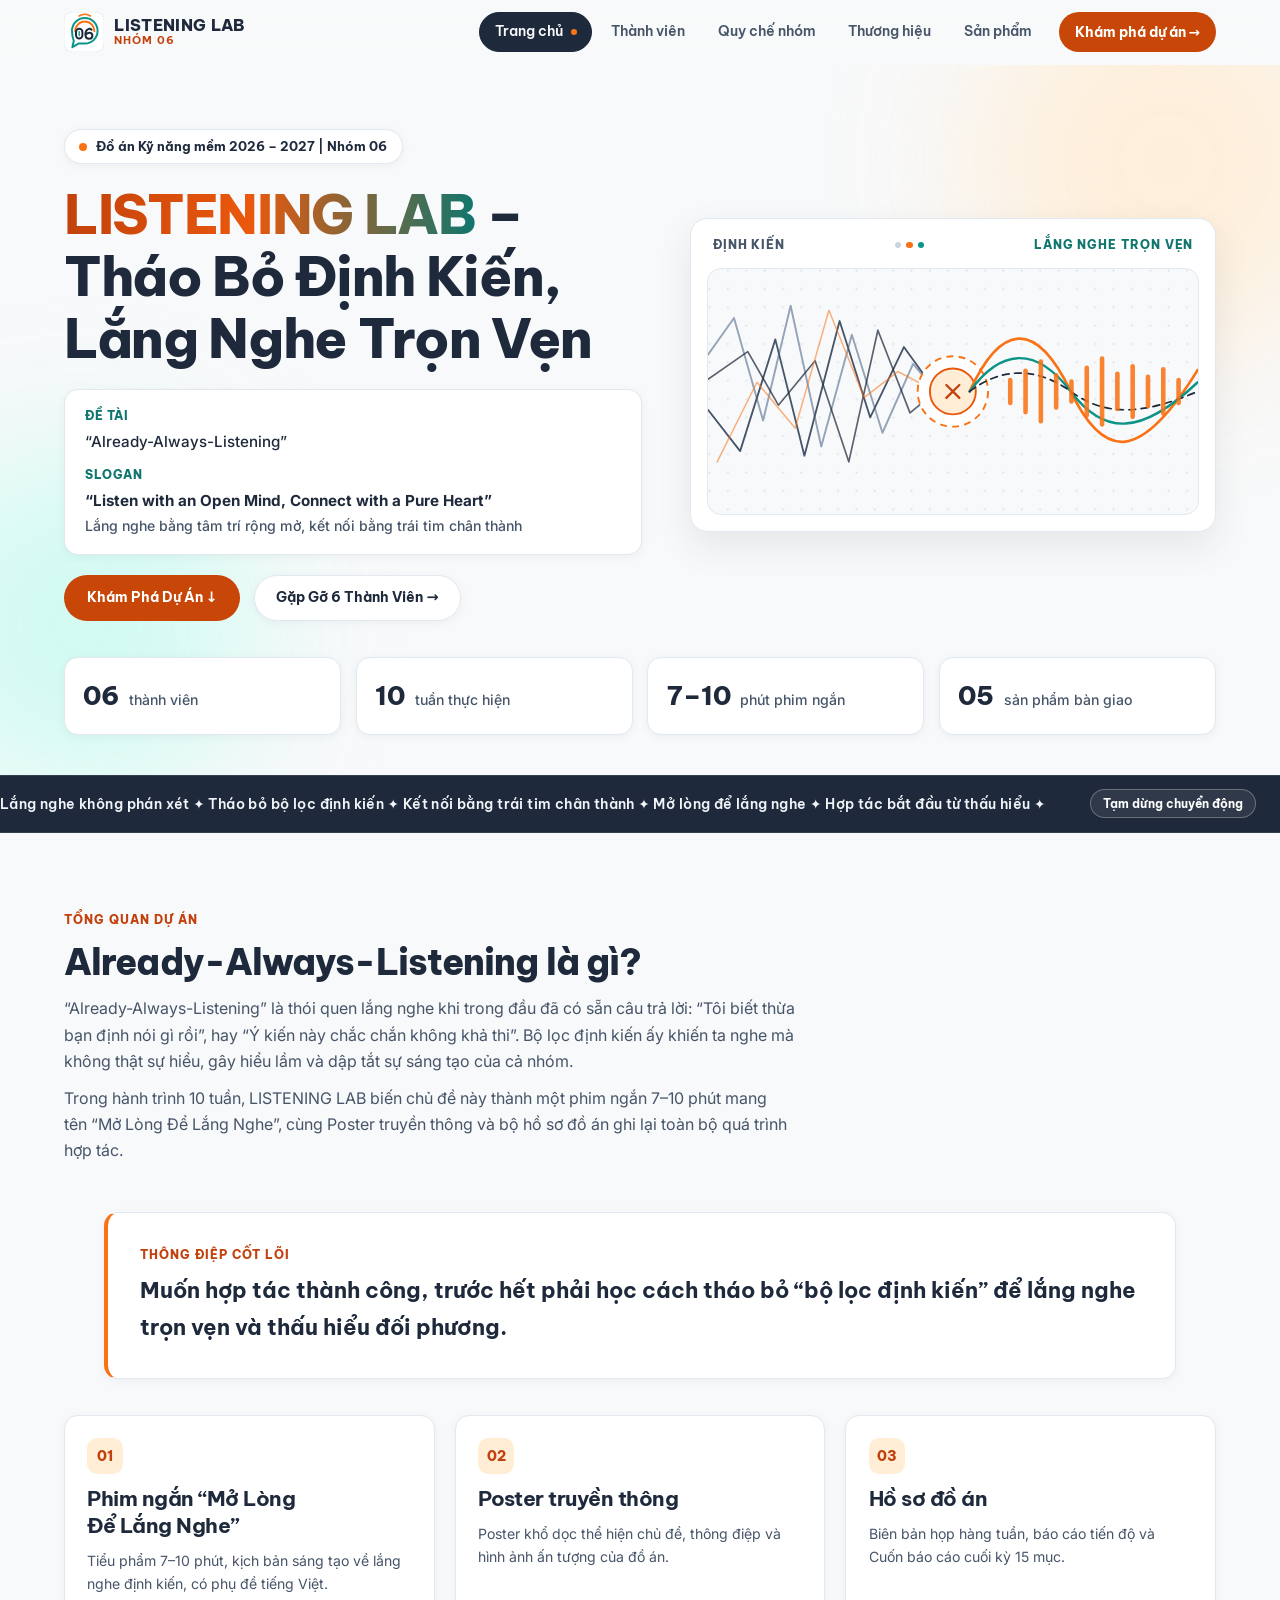
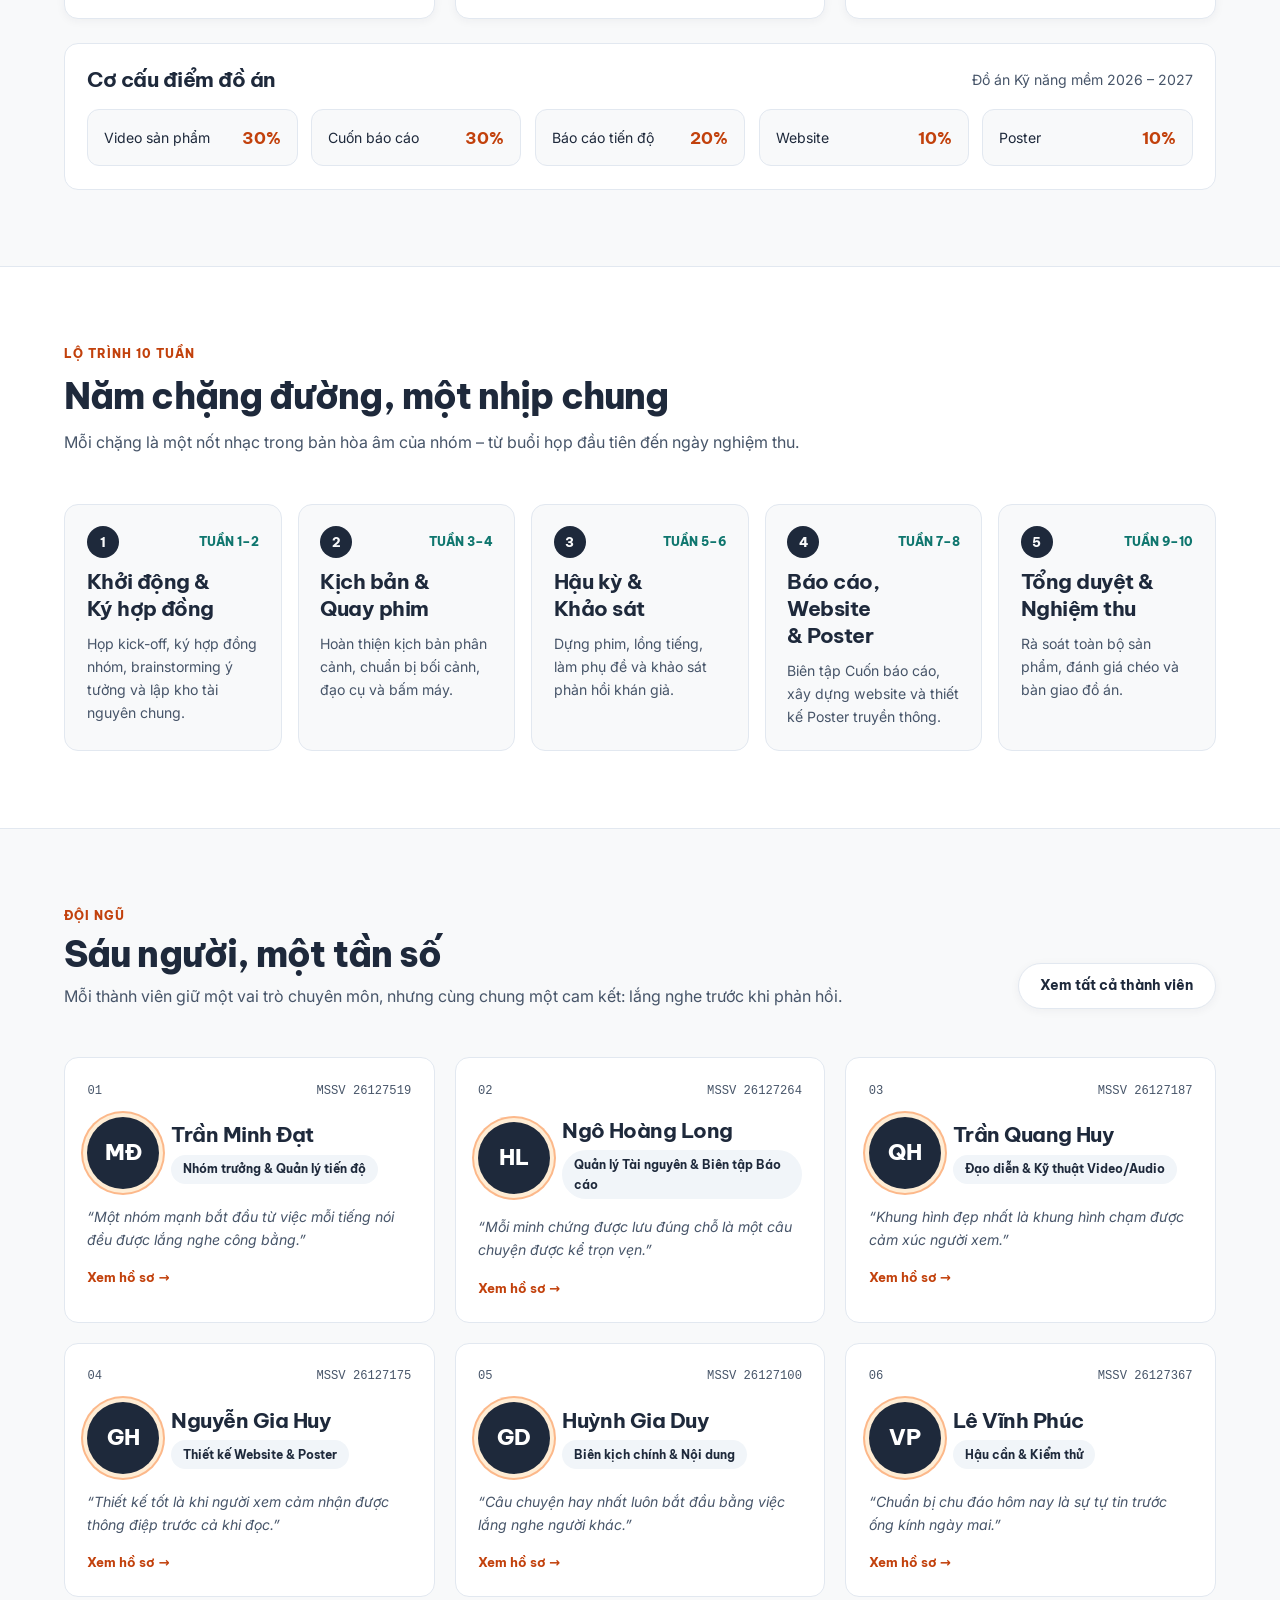
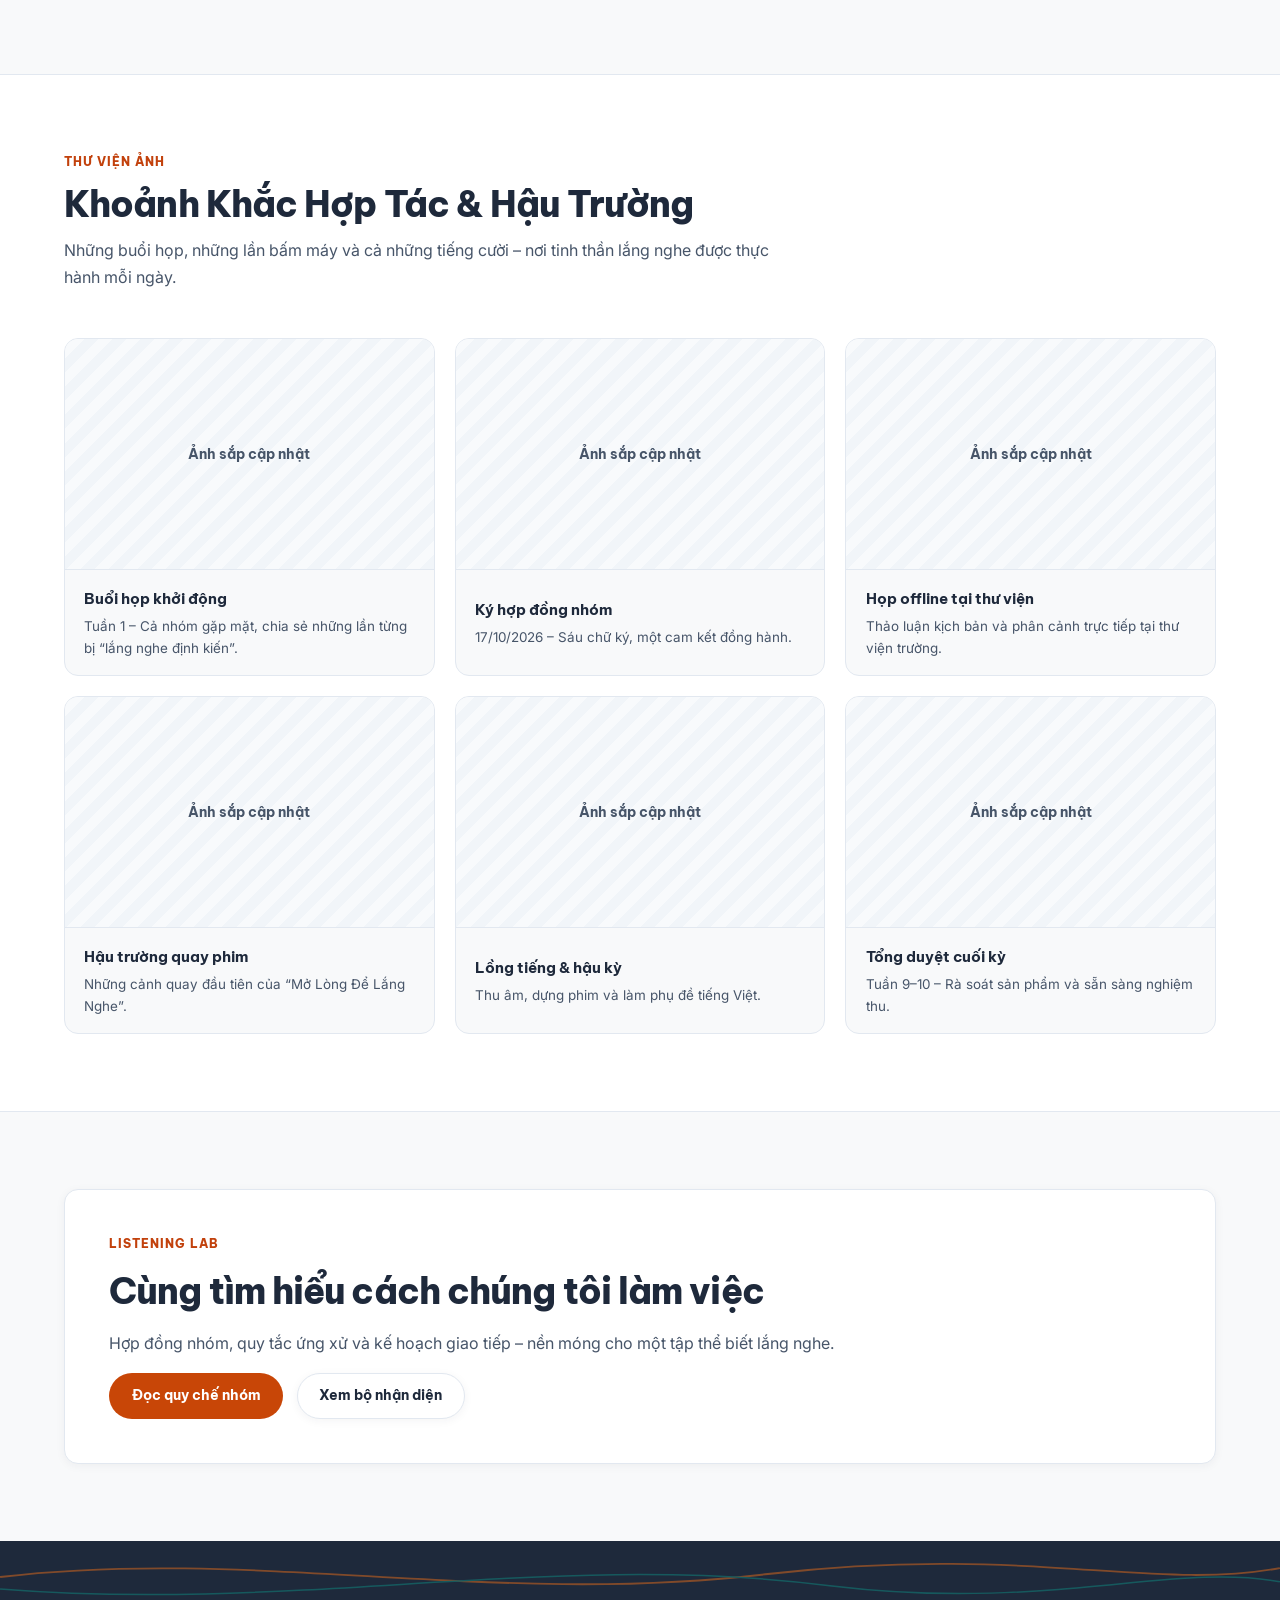
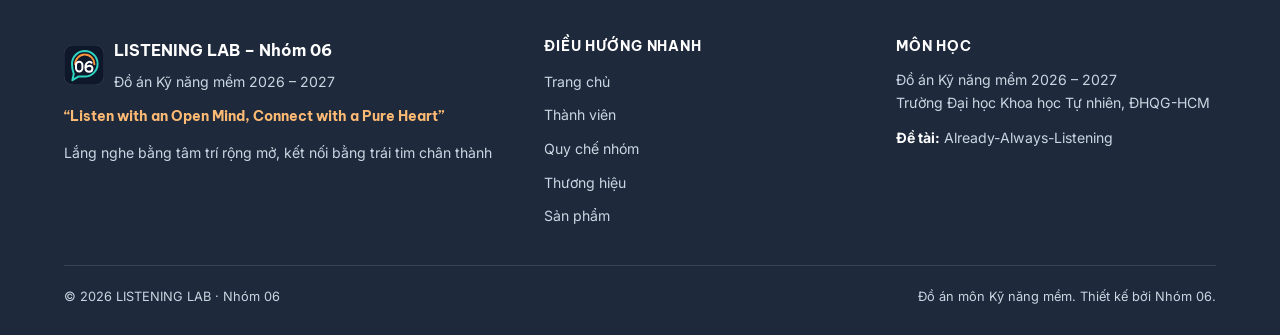
==== index.html @ eba3a608 "Khoi tao LISTENING LAB v2 theo ban thiet ke Softr" ====
<!DOCTYPE html>
<html lang="vi">
<head>
  <meta charset="utf-8">
  <meta name="viewport" content="width=device-width, initial-scale=1.0">
  <title>LISTENING LAB – Nhóm 06</title>
  <meta name="description" content="LISTENING LAB (Nhóm 06) – Đồ án Kỹ năng mềm 2026–2027 tại Trường ĐH Khoa học Tự nhiên, ĐHQG-HCM với đề tài Already-Always-Listening.">
  <link rel="icon" type="image/svg+xml" href="assets/favicon.svg">
  <link rel="preconnect" href="https://fonts.googleapis.com">
  <link rel="preconnect" href="https://fonts.gstatic.com" crossorigin>
  <link href="https://fonts.googleapis.com/css2?family=Be+Vietnam+Pro:wght@500;600;700;800&family=Inter:wght@400;500;600;700&display=swap" rel="stylesheet">
  <link rel="stylesheet" href="styles/main.css">
</head>
<body>
  <a class="skip-link visually-hidden" href="#noi-dung-chinh">Bỏ qua đến nội dung chính</a>

  <header class="site-header" data-scrolled="false">
    <div class="header-inner">
      <a class="brand-link" href="index.html">
        <svg class="brand-mark" viewBox="0 0 200 200" fill="none" aria-hidden="true">
          <rect width="200" height="200" rx="44" fill="#FFFFFF" stroke="#E2E8F0" stroke-width="4"/>
          <path d="M40 94C40 58 69 30 104 30C139 30 168 58 168 94C168 130 139 158 104 158H72L42 176L49 144C43 130 40 112 40 94Z" stroke="#0D9488" stroke-width="10" stroke-linecap="round" stroke-linejoin="round"/>
          <path d="M76 20C84 14 94 11 104 11C114 11 124 14 132 20" stroke="#F97316" stroke-width="8" stroke-linecap="round"/>
          <path d="M56 96C56 69.5 77.5 48 104 48C130.5 48 152 69.5 152 96" stroke="#F97316" stroke-width="10" stroke-linecap="round"/>
          <rect x="60" y="84" width="32" height="48" rx="16" stroke="#1E293B" stroke-width="10"/>
          <path d="M76 98V118" stroke="#0D9488" stroke-width="7" stroke-linecap="round"/>
          <path d="M138 89C134 85 127 83 121 85.5C112 89 107 98.5 107 111C107 125 115 134 126 134C135.5 134 142 127.5 142 118C142 109.5 135.5 103.5 126.5 103.5C118 103.5 111.5 108 108.5 114" stroke="#1E293B" stroke-width="10" stroke-linecap="round" stroke-linejoin="round"/>
        </svg>
        <span class="brand-text">
          <span class="brand-name">LISTENING LAB</span>
          <span class="brand-sub">NHÓM 06</span>
        </span>
      </a>

      <nav class="site-nav" aria-label="Điều hướng chính">
        <button class="menu-button" type="button" popovertarget="site-menu" popovertargetaction="toggle" aria-controls="site-menu">
          <svg width="18" height="18" viewBox="0 0 24 24" fill="none" stroke="currentColor" stroke-width="2.2" stroke-linecap="round" aria-hidden="true">
            <path d="M4 7h16M4 12h16M4 17h16"/>
          </svg>
          <span>Mở menu</span>
        </button>

        <ul id="site-menu" class="site-menu" popover="auto">
          <li><a href="index.html" aria-current="page">Trang chủ</a></li>
          <li><a href="thanh-vien.html">Thành viên</a></li>
          <li><a href="quy-che.html">Quy chế nhóm</a></li>
          <li><a href="thuong-hieu.html">Thương hiệu</a></li>
          <li><a href="san-pham.html">Sản phẩm</a></li>
        </ul>

        <a class="header-cta" href="index.html#tong-quan">Khám phá dự án →</a>
      </nav>
    </div>
  </header>

  <main id="noi-dung-chinh" tabindex="-1">
    <!-- Hero Section -->
    <section class="hero-v2">
      <div class="hero-orb hero-orb--orange" aria-hidden="true"></div>
      <div class="hero-orb hero-orb--teal" aria-hidden="true"></div>

      <div class="container hero-grid">
        <div class="hero-copy">
          <span class="pill-badge">
            <span class="pulse-dot" aria-hidden="true"></span>
            Đồ án Kỹ năng mềm 2026 – 2027 | Nhóm 06
          </span>

          <h1>
            <span class="gradient-title">LISTENING LAB</span> – Tháo Bỏ Định Kiến, Lắng Nghe Trọn Vẹn
          </h1>

          <dl class="hero-meta-dl">
            <div class="hero-meta-row">
              <dt>Đề tài</dt>
              <dd><span lang="en">“Already-Always-Listening”</span></dd>
            </div>
            <div class="hero-meta-row">
              <dt>Slogan</dt>
              <dd>
                <strong lang="en">“Listen with an Open Mind, Connect with a Pure Heart”</strong><br>
                <span class="text-sm text-muted">Lắng nghe bằng tâm trí rộng mở, kết nối bằng trái tim chân thành</span>
              </dd>
            </div>
          </dl>

          <div class="btn-row">
            <a class="btn btn--highlight" href="#tong-quan">Khám Phá Dự Án ↓</a>
            <a class="btn btn--card" href="thanh-vien.html">Gặp Gỡ 6 Thành Viên →</a>
          </div>
        </div>

        <!-- Right Visual Card -->
        <div class="wave-card-v2">
          <div class="wave-card-bar">
            <span>ĐỊNH KIẾN</span>
            <span class="dots-trio" aria-hidden="true"><span></span><span></span><span></span></span>
            <span class="text-teal">LẮNG NGHE TRỌN VẸN</span>
          </div>

          <div class="wave-stage">
            <svg viewBox="0 0 640 320" fill="none" role="img" aria-labelledby="hero-wave-title">
              <title id="hero-wave-title">Minh họa sóng âm chuyển hóa từ định kiến sang lắng nghe trọn vẹn</title>
              <defs>
                <pattern id="hero-dots" width="24" height="24" patternUnits="userSpaceOnUse">
                  <circle cx="2" cy="2" r="1.4" fill="#CBD5E1"/>
                </pattern>
              </defs>
              <rect width="640" height="320" fill="url(#hero-dots)" opacity="0.65"/>

              <!-- Left tangled chaotic lines (Định kiến) -->
              <path d="M0 112 L34 64 L72 198 L108 48 L148 232 L188 86 L228 214 L268 124 L298 160" stroke="#94A3B8" stroke-width="2.5" stroke-linecap="round" stroke-linejoin="round"/>
              <path d="M0 184 L42 238 L88 92 L126 244 L172 68 L212 194 L256 102 L298 160" stroke="#475569" stroke-width="2.4" stroke-linecap="round" stroke-linejoin="round"/>
              <path d="M0 144 L52 108 L92 178 L140 120 L184 252 L222 80 L264 188 L298 160" stroke="#1E293B" stroke-width="2.2" stroke-linecap="round" stroke-linejoin="round" opacity="0.72"/>
              <path d="M12 252 L64 148 L114 208 L158 54 L204 168 L248 134 L298 160" stroke="#F97316" stroke-width="2" stroke-linecap="round" stroke-linejoin="round" opacity="0.55"/>

              <!-- Central filter node -->
              <circle cx="320" cy="160" r="46" fill="#FFFFFF" stroke="#F97316" stroke-width="2.5" class="animate-dash"/>
              <circle cx="320" cy="160" r="30" fill="#FFEDD5" stroke="#EA580C" stroke-width="2.5"/>
              <path d="M308 160H332M320 148V172" stroke="#C2410C" stroke-width="3" stroke-linecap="round" transform="rotate(45 320 160)"/>

              <!-- Right smooth harmonic waves -->
              <path d="M342 160 C384 68, 430 68, 474 160 C518 252, 566 252, 640 132" stroke="#F97316" stroke-width="3.5" stroke-linecap="round"/>
              <path d="M342 160 C384 102, 430 102, 474 160 C518 218, 566 218, 640 148" stroke="#0D9488" stroke-width="3.2" stroke-linecap="round"/>
              <path d="M342 160 C384 128, 430 128, 474 160 C518 192, 566 192, 640 160" stroke="#1E293B" stroke-width="2.2" stroke-linecap="round" class="animate-dash"/>

              <!-- 12 Animated Equalizer Bars -->
              <g fill="#F97316" opacity="0.88">
                <rect class="animate-wave-bar" x="392" y="142" width="6" height="36" rx="3" style="animation-delay:0s"/>
                <rect class="animate-wave-bar" x="412" y="130" width="6" height="60" rx="3" style="animation-delay:.12s"/>
                <rect class="animate-wave-bar" x="432" y="118" width="6" height="84" rx="3" style="animation-delay:.24s"/>
                <rect class="animate-wave-bar" x="452" y="136" width="6" height="48" rx="3" style="animation-delay:.36s"/>
                <rect class="animate-wave-bar" x="472" y="144" width="6" height="32" rx="3" style="animation-delay:.48s"/>
                <rect class="animate-wave-bar" x="492" y="126" width="6" height="68" rx="3" style="animation-delay:.6s"/>
                <rect class="animate-wave-bar" x="512" y="114" width="6" height="92" rx="3" style="animation-delay:.72s"/>
                <rect class="animate-wave-bar" x="532" y="134" width="6" height="52" rx="3" style="animation-delay:.84s"/>
                <rect class="animate-wave-bar" x="552" y="124" width="6" height="72" rx="3" style="animation-delay:.96s"/>
                <rect class="animate-wave-bar" x="572" y="138" width="6" height="44" rx="3" style="animation-delay:1.08s"/>
                <rect class="animate-wave-bar" x="592" y="128" width="6" height="64" rx="3" style="animation-delay:1.2s"/>
                <rect class="animate-wave-bar" x="612" y="142" width="6" height="36" rx="3" style="animation-delay:1.32s"/>
              </g>
            </svg>
          </div>
        </div>
      </div>

      <!-- 4 Stat Tiles -->
      <div class="container stat-tiles">
        <div class="stat-tile"><strong>06</strong><span>thành viên</span></div>
        <div class="stat-tile"><strong>10</strong><span>tuần thực hiện</span></div>
        <div class="stat-tile"><strong>7–10</strong><span>phút phim ngắn</span></div>
        <div class="stat-tile"><strong>05</strong><span>sản phẩm bàn giao</span></div>
      </div>

      <!-- Dark Marquee Strip -->
      <div class="marquee-band">
        <div class="marquee-viewport">
          <div class="marquee-track">
            <span>Lắng nghe không phán xét ✦ Tháo bỏ bộ lọc định kiến ✦ Kết nối bằng trái tim chân thành ✦ Mở lòng để lắng nghe ✦ Hợp tác bắt đầu từ thấu hiểu ✦</span>
            <span aria-hidden="true">Lắng nghe không phán xét ✦ Tháo bỏ bộ lọc định kiến ✦ Kết nối bằng trái tim chân thành ✦ Mở lòng để lắng nghe ✦ Hợp tác bắt đầu từ thấu hiểu ✦</span>
          </div>
        </div>
        <button class="marquee-pause" type="button" data-toggle-motion>Tạm dừng chuyển động</button>
      </div>
    </section>

    <!-- Tổng quan dự án -->
    <section id="tong-quan" class="sec">
      <div class="container">
        <div class="sec-head">
          <span class="eyebrow">Tổng quan dự án</span>
          <h2>Already-Always-Listening là gì?</h2>
          <p>
            “Already-Always-Listening” là thói quen lắng nghe khi trong đầu đã có sẵn câu trả lời: “Tôi biết thừa bạn định nói gì rồi”, hay “Ý kiến này chắc chắn không khả thi”. Bộ lọc định kiến ấy khiến ta nghe mà không thật sự hiểu, gây hiểu lầm và dập tắt sự sáng tạo của cả nhóm.
          </p>
          <p>
            Trong hành trình 10 tuần, LISTENING LAB biến chủ đề này thành một phim ngắn 7–10 phút mang tên “Mở Lòng Để Lắng Nghe”, cùng Poster truyền thông và bộ hồ sơ đồ án ghi lại toàn bộ quá trình hợp tác.
          </p>
        </div>

        <blockquote class="callout-v2">
          <span class="callout-v2__label">Thông điệp cốt lõi</span>
          <p>Muốn hợp tác thành công, trước hết phải học cách tháo bỏ “bộ lọc định kiến” để lắng nghe trọn vẹn và thấu hiểu đối phương.</p>
        </blockquote>

        <div class="grid-3">
          <article class="card-v2">
            <span class="num-badge">01</span>
            <h3>Phim ngắn “Mở Lòng Để Lắng Nghe”</h3>
            <p class="text-sm">Tiểu phẩm 7–10 phút, kịch bản sáng tạo về lắng nghe định kiến, có phụ đề tiếng Việt.</p>
          </article>
          <article class="card-v2">
            <span class="num-badge">02</span>
            <h3>Poster truyền thông</h3>
            <p class="text-sm">Poster khổ dọc thể hiện chủ đề, thông điệp và hình ảnh ấn tượng của đồ án.</p>
          </article>
          <article class="card-v2">
            <span class="num-badge">03</span>
            <h3>Hồ sơ đồ án</h3>
            <p class="text-sm">Biên bản họp hàng tuần, báo cáo tiến độ và Cuốn báo cáo cuối kỳ 15 mục.</p>
          </article>
        </div>

        <div class="weights-card">
          <div class="row-between">
            <h3>Cơ cấu điểm đồ án</h3>
            <span class="text-sm text-muted">Đồ án Kỹ năng mềm 2026 – 2027</span>
          </div>
          <div class="weights-list">
            <div class="weight-item"><span>Video sản phẩm</span><strong>30%</strong></div>
            <div class="weight-item"><span>Cuốn báo cáo</span><strong>30%</strong></div>
            <div class="weight-item"><span>Báo cáo tiến độ</span><strong>20%</strong></div>
            <div class="weight-item"><span>Website</span><strong>10%</strong></div>
            <div class="weight-item"><span>Poster</span><strong>10%</strong></div>
          </div>
        </div>
      </div>
    </section>

    <!-- Lộ trình 10 tuần -->
    <section id="lo-trinh" class="sec sec--card">
      <div class="container">
        <div class="sec-head">
          <span class="eyebrow">Lộ trình 10 tuần</span>
          <h2>Năm chặng đường, một nhịp chung</h2>
          <p>Mỗi chặng là một nốt nhạc trong bản hòa âm của nhóm – từ buổi họp đầu tiên đến ngày nghiệm thu.</p>
        </div>

        <div class="grid-5">
          <article class="step-card">
            <div class="step-top"><span class="step-num">1</span><span class="step-week">Tuần 1–2</span></div>
            <h3>Khởi động &amp; Ký hợp đồng</h3>
            <p class="text-sm">Họp kick-off, ký hợp đồng nhóm, brainstorming ý tưởng và lập kho tài nguyên chung.</p>
          </article>
          <article class="step-card">
            <div class="step-top"><span class="step-num">2</span><span class="step-week">Tuần 3–4</span></div>
            <h3>Kịch bản &amp; Quay phim</h3>
            <p class="text-sm">Hoàn thiện kịch bản phân cảnh, chuẩn bị bối cảnh, đạo cụ và bấm máy.</p>
          </article>
          <article class="step-card">
            <div class="step-top"><span class="step-num">3</span><span class="step-week">Tuần 5–6</span></div>
            <h3>Hậu kỳ &amp; Khảo sát</h3>
            <p class="text-sm">Dựng phim, lồng tiếng, làm phụ đề và khảo sát phản hồi khán giả.</p>
          </article>
          <article class="step-card">
            <div class="step-top"><span class="step-num">4</span><span class="step-week">Tuần 7–8</span></div>
            <h3>Báo cáo, Website &amp; Poster</h3>
            <p class="text-sm">Biên tập Cuốn báo cáo, xây dựng website và thiết kế Poster truyền thông.</p>
          </article>
          <article class="step-card">
            <div class="step-top"><span class="step-num">5</span><span class="step-week">Tuần 9–10</span></div>
            <h3>Tổng duyệt &amp; Nghiệm thu</h3>
            <p class="text-sm">Rà soát toàn bộ sản phẩm, đánh giá chéo và bàn giao đồ án.</p>
          </article>
        </div>
      </div>
    </section>

    <!-- Đội ngũ 6 thành viên -->
    <section class="sec">
      <div class="container">
        <div class="sec-head sec-head--row">
          <div class="stack-xs">
            <span class="eyebrow">Đội ngũ</span>
            <h2>Sáu người, một tần số</h2>
            <p>Mỗi thành viên giữ một vai trò chuyên môn, nhưng cùng chung một cam kết: lắng nghe trước khi phản hồi.</p>
          </div>
          <a class="btn btn--card" href="thanh-vien.html">Xem tất cả thành viên</a>
        </div>

        <div class="grid-3">
          <a class="member-card-v2" href="thanh-vien/tran-minh-dat.html">
            <div class="member-head-row"><span>01</span><span>MSSV 26127519</span></div>
            <div class="row-between">
              <div class="avatar-ring" aria-hidden="true">MĐ</div>
              <div class="stack-xs" style="flex:1; min-inline-size:0;">
                <h3>Trần Minh Đạt</h3>
                <span class="member-role-pill">Nhóm trưởng &amp; Quản lý tiến độ</span>
              </div>
            </div>
            <p class="member-quote">“Một nhóm mạnh bắt đầu từ việc mỗi tiếng nói đều được lắng nghe công bằng.”</p>
            <span class="member-cta">Xem hồ sơ →</span>
          </a>

          <a class="member-card-v2" href="thanh-vien/ngo-hoang-long.html">
            <div class="member-head-row"><span>02</span><span>MSSV 26127264</span></div>
            <div class="row-between">
              <div class="avatar-ring" aria-hidden="true">HL</div>
              <div class="stack-xs" style="flex:1; min-inline-size:0;">
                <h3>Ngô Hoàng Long</h3>
                <span class="member-role-pill">Quản lý Tài nguyên &amp; Biên tập Báo cáo</span>
              </div>
            </div>
            <p class="member-quote">“Mỗi minh chứng được lưu đúng chỗ là một câu chuyện được kể trọn vẹn.”</p>
            <span class="member-cta">Xem hồ sơ →</span>
          </a>

          <a class="member-card-v2" href="thanh-vien/tran-quang-huy.html">
            <div class="member-head-row"><span>03</span><span>MSSV 26127187</span></div>
            <div class="row-between">
              <div class="avatar-ring" aria-hidden="true">QH</div>
              <div class="stack-xs" style="flex:1; min-inline-size:0;">
                <h3>Trần Quang Huy</h3>
                <span class="member-role-pill">Đạo diễn &amp; Kỹ thuật Video/Audio</span>
              </div>
            </div>
            <p class="member-quote">“Khung hình đẹp nhất là khung hình chạm được cảm xúc người xem.”</p>
            <span class="member-cta">Xem hồ sơ →</span>
          </a>

          <a class="member-card-v2" href="thanh-vien/nguyen-gia-huy.html">
            <div class="member-head-row"><span>04</span><span>MSSV 26127175</span></div>
            <div class="row-between">
              <div class="avatar-ring" aria-hidden="true">GH</div>
              <div class="stack-xs" style="flex:1; min-inline-size:0;">
                <h3>Nguyễn Gia Huy</h3>
                <span class="member-role-pill">Thiết kế Website &amp; Poster</span>
              </div>
            </div>
            <p class="member-quote">“Thiết kế tốt là khi người xem cảm nhận được thông điệp trước cả khi đọc.”</p>
            <span class="member-cta">Xem hồ sơ →</span>
          </a>

          <a class="member-card-v2" href="thanh-vien/huynh-gia-duy.html">
            <div class="member-head-row"><span>05</span><span>MSSV 26127100</span></div>
            <div class="row-between">
              <div class="avatar-ring" aria-hidden="true">GD</div>
              <div class="stack-xs" style="flex:1; min-inline-size:0;">
                <h3>Huỳnh Gia Duy</h3>
                <span class="member-role-pill">Biên kịch chính &amp; Nội dung</span>
              </div>
            </div>
            <p class="member-quote">“Câu chuyện hay nhất luôn bắt đầu bằng việc lắng nghe người khác.”</p>
            <span class="member-cta">Xem hồ sơ →</span>
          </a>

          <a class="member-card-v2" href="thanh-vien/le-vinh-phuc.html">
            <div class="member-head-row"><span>06</span><span>MSSV 26127367</span></div>
            <div class="row-between">
              <div class="avatar-ring" aria-hidden="true">VP</div>
              <div class="stack-xs" style="flex:1; min-inline-size:0;">
                <h3>Lê Vĩnh Phúc</h3>
                <span class="member-role-pill">Hậu cần &amp; Kiểm thử</span>
              </div>
            </div>
            <p class="member-quote">“Chuẩn bị chu đáo hôm nay là sự tự tin trước ống kính ngày mai.”</p>
            <span class="member-cta">Xem hồ sơ →</span>
          </a>
        </div>
      </div>
    </section>

    <!-- Thư viện ảnh -->
    <section class="sec sec--card">
      <div class="container">
        <div class="sec-head">
          <span class="eyebrow">Thư viện ảnh</span>
          <h2>Khoảnh Khắc Hợp Tác &amp; Hậu Trường</h2>
          <p>Những buổi họp, những lần bấm máy và cả những tiếng cười – nơi tinh thần lắng nghe được thực hành mỗi ngày.</p>
        </div>

        <div class="grid-3">
          <figure class="gallery-figure">
            <button class="gallery-trigger" type="button" data-gallery-card data-title="Buổi họp khởi động" data-slot="Ảnh sắp cập nhật (Tuần 1)" data-desc="Tuần 1 – Cả nhóm gặp mặt, chia sẻ những lần từng bị “lắng nghe định kiến”.">
              <div class="gallery-slot"><span>Ảnh sắp cập nhật</span></div>
              <figcaption class="gallery-cap">
                <strong>Buổi họp khởi động</strong>
                <span>Tuần 1 – Cả nhóm gặp mặt, chia sẻ những lần từng bị “lắng nghe định kiến”.</span>
              </figcaption>
            </button>
          </figure>

          <figure class="gallery-figure">
            <button class="gallery-trigger" type="button" data-gallery-card data-title="Ký hợp đồng nhóm" data-slot="Ảnh sắp cập nhật (17/10/2026)" data-desc="17/10/2026 – Sáu chữ ký, một cam kết đồng hành.">
              <div class="gallery-slot"><span>Ảnh sắp cập nhật</span></div>
              <figcaption class="gallery-cap">
                <strong>Ký hợp đồng nhóm</strong>
                <span>17/10/2026 – Sáu chữ ký, một cam kết đồng hành.</span>
              </figcaption>
            </button>
          </figure>

          <figure class="gallery-figure">
            <button class="gallery-trigger" type="button" data-gallery-card data-title="Họp offline tại thư viện" data-slot="Ảnh sắp cập nhật (Thư viện)" data-desc="Thảo luận kịch bản và phân cảnh trực tiếp tại thư viện trường.">
              <div class="gallery-slot"><span>Ảnh sắp cập nhật</span></div>
              <figcaption class="gallery-cap">
                <strong>Họp offline tại thư viện</strong>
                <span>Thảo luận kịch bản và phân cảnh trực tiếp tại thư viện trường.</span>
              </figcaption>
            </button>
          </figure>

          <figure class="gallery-figure">
            <button class="gallery-trigger" type="button" data-gallery-card data-title="Hậu trường quay phim" data-slot="Ảnh sắp cập nhật (Phim trường)" data-desc="Những cảnh quay đầu tiên của “Mở Lòng Để Lắng Nghe”.">
              <div class="gallery-slot"><span>Ảnh sắp cập nhật</span></div>
              <figcaption class="gallery-cap">
                <strong>Hậu trường quay phim</strong>
                <span>Những cảnh quay đầu tiên của “Mở Lòng Để Lắng Nghe”.</span>
              </figcaption>
            </button>
          </figure>

          <figure class="gallery-figure">
            <button class="gallery-trigger" type="button" data-gallery-card data-title="Lồng tiếng &amp; hậu kỳ" data-slot="Ảnh sắp cập nhật (Hậu kỳ)" data-desc="Thu âm, dựng phim và làm phụ đề tiếng Việt.">
              <div class="gallery-slot"><span>Ảnh sắp cập nhật</span></div>
              <figcaption class="gallery-cap">
                <strong>Lồng tiếng &amp; hậu kỳ</strong>
                <span>Thu âm, dựng phim và làm phụ đề tiếng Việt.</span>
              </figcaption>
            </button>
          </figure>

          <figure class="gallery-figure">
            <button class="gallery-trigger" type="button" data-gallery-card data-title="Tổng duyệt cuối kỳ" data-slot="Ảnh sắp cập nhật (Tuần 9–10)" data-desc="Tuần 9–10 – Rà soát sản phẩm và sẵn sàng nghiệm thu.">
              <div class="gallery-slot"><span>Ảnh sắp cập nhật</span></div>
              <figcaption class="gallery-cap">
                <strong>Tổng duyệt cuối kỳ</strong>
                <span>Tuần 9–10 – Rà soát sản phẩm và sẵn sàng nghiệm thu.</span>
              </figcaption>
            </button>
          </figure>
        </div>
      </div>
    </section>

    <!-- Bottom CTA -->
    <section class="sec">
      <div class="container">
        <div class="card-v2" style="padding: clamp(1.75rem, 4vw, 2.75rem); gap: 1rem;">
          <span class="eyebrow">LISTENING LAB</span>
          <h2>Cùng tìm hiểu cách chúng tôi làm việc</h2>
          <p>Hợp đồng nhóm, quy tắc ứng xử và kế hoạch giao tiếp – nền móng cho một tập thể biết lắng nghe.</p>
          <div class="btn-row">
            <a class="btn btn--highlight" href="quy-che.html">Đọc quy chế nhóm</a>
            <a class="btn btn--card" href="thuong-hieu.html">Xem bộ nhận diện</a>
          </div>
        </div>
      </div>
    </section>
  </main>

  <dialog id="gallery-dialog" class="modal" closedby="any" aria-labelledby="gallery-dialog-title">
    <div class="modal-head">
      <h2 id="gallery-dialog-title" style="font-size: 1.15rem;">Chi tiết ảnh</h2>
      <form method="dialog">
        <button class="btn btn--card btn--sm" type="submit" autofocus>Đóng</button>
      </form>
    </div>
    <div class="modal-body stack-sm">
      <div id="gallery-dialog-stage" class="gallery-slot" style="border: 1px dashed var(--input); border-radius: var(--radius);">Ảnh sắp cập nhật</div>
      <p id="gallery-dialog-desc"></p>
    </div>
  </dialog>

  <footer class="site-footer">
    <svg class="footer-wave" viewBox="0 0 1200 120" fill="none" preserveAspectRatio="none" aria-hidden="true">
      <path d="M0 60 C240 10, 460 110, 720 55 C960 5, 1080 85, 1200 45" stroke="#F97316" stroke-width="3"/>
      <path d="M0 80 C280 120, 520 15, 780 75 C980 118, 1100 35, 1200 68" stroke="#0D9488" stroke-width="2.5"/>
    </svg>

    <div class="container">
      <div class="footer-grid">
        <div class="stack-sm">
          <div class="brand-link" style="min-block-size: auto;">
            <svg class="brand-mark" viewBox="0 0 200 200" fill="none" aria-hidden="true">
              <rect width="200" height="200" rx="44" fill="#0F172A" stroke="#334155" stroke-width="4"/>
              <path d="M40 94C40 58 69 30 104 30C139 30 168 58 168 94C168 130 139 158 104 158H72L42 176L49 144C43 130 40 112 40 94Z" stroke="#2DD4BF" stroke-width="10" stroke-linecap="round" stroke-linejoin="round"/>
              <path d="M56 96C56 69.5 77.5 48 104 48C130.5 48 152 69.5 152 96" stroke="#FB923C" stroke-width="10" stroke-linecap="round"/>
              <rect x="60" y="84" width="32" height="48" rx="16" stroke="#FFFFFF" stroke-width="10"/>
              <path d="M138 89C134 85 127 83 121 85.5C112 89 107 98.5 107 111C107 125 115 134 126 134C135.5 134 142 127.5 142 118C142 109.5 135.5 103.5 126.5 103.5C118 103.5 111.5 108 108.5 114" stroke="#FFFFFF" stroke-width="10" stroke-linecap="round" stroke-linejoin="round"/>
            </svg>
            <div class="stack-xs">
              <strong class="text-ink" style="font-family: var(--font-heading);">LISTENING LAB – Nhóm 06</strong>
              <span class="text-sm text-ink-muted">Đồ án Kỹ năng mềm 2026 – 2027</span>
            </div>
          </div>
          <p style="color: #FDBA74; font-family: var(--font-heading); font-weight: 700; font-size: 0.9rem;">
            <span lang="en">“Listen with an Open Mind, Connect with a Pure Heart”</span>
          </p>
          <p class="text-sm text-ink-muted">Lắng nghe bằng tâm trí rộng mở, kết nối bằng trái tim chân thành</p>
        </div>

        <div class="stack-sm">
          <h3 class="text-ink" style="font-size: 0.9rem; text-transform: uppercase; letter-spacing: 0.06em;">Điều hướng nhanh</h3>
          <ul class="footer-links">
            <li><a href="index.html">Trang chủ</a></li>
            <li><a href="thanh-vien.html">Thành viên</a></li>
            <li><a href="quy-che.html">Quy chế nhóm</a></li>
            <li><a href="thuong-hieu.html">Thương hiệu</a></li>
            <li><a href="san-pham.html">Sản phẩm</a></li>
          </ul>
        </div>

        <div class="stack-sm">
          <h3 class="text-ink" style="font-size: 0.9rem; text-transform: uppercase; letter-spacing: 0.06em;">Môn học</h3>
          <p class="text-sm text-ink-muted">
            Đồ án Kỹ năng mềm 2026 – 2027<br>
            Trường Đại học Khoa học Tự nhiên, ĐHQG-HCM
          </p>
          <p class="text-sm text-ink-muted">
            <strong class="text-ink">Đề tài:</strong> <span lang="en">Already-Always-Listening</span>
          </p>
        </div>
      </div>

      <div class="footer-bottom">
        <span>© 2026 LISTENING LAB · Nhóm 06</span>
        <span>Đồ án môn Kỹ năng mềm. Thiết kế bởi Nhóm 06.</span>
      </div>
    </div>
  </footer>

  <div id="toast-live" class="toast-live" role="status" aria-live="polite"></div>
  <script src="scripts/app.js" defer></script>
</body>
</html>
---- styles/main.css ----
/* ==========================================================================
   LISTENING LAB (Nhóm 06) – Version 2 Design System
   Clean static implementation matching the Softr visual architecture
   ========================================================================== */

:root {
  --background: #F8F9FA;
  --card: #FFFFFF;
  --muted: #F1F5F9;
  --foreground: #1E293B;
  --primary: #1E293B;
  --primary-foreground: #F8F9FA;
  --muted-foreground: #475569;
  --border: #E2E8F0;
  --input: #CBD5E1;
  --radius: 0.875rem;

  /* Coral-Amber & Electric Teal tokens (WCAG AA compliant text/button pairs) */
  --highlight: #F97316;
  --highlight-strong: #C2410C;
  --highlight-btn: #C84607;
  --highlight-foreground: #FFFFFF;
  --highlight-soft: #FFEDD5;

  --teal: #0D9488;
  --teal-text: #0F766E;
  --teal-soft: #CCFBF1;

  --ink: #1E293B;
  --ink-deep: #0F172A;
  --ink-foreground: #F1F5F9;
  --ink-muted: #CBD5E1;

  --font-sans: "Inter", system-ui, -apple-system, sans-serif;
  --font-heading: "Be Vietnam Pro", "Plus Jakarta Sans", system-ui, sans-serif;
  --font-mono: ui-monospace, SFMono-Regular, Menlo, Monaco, Consolas, monospace;

  --container-max: 72rem;
  --gutter: clamp(1rem, 3vw, 1.5rem);
  --shadow-sm: 0 2px 10px rgb(30 41 59 / 0.05);
  --shadow-md: 0 14px 36px rgb(30 41 59 / 0.09);
  --shadow-lg: 0 24px 54px rgb(15 23 42 / 0.16);
}

@media (prefers-reduced-motion: no-preference) {
  @view-transition {
    navigation: auto;
  }
}

*, *::before, *::after { box-sizing: border-box; }
html { color-scheme: light; scroll-behavior: smooth; }
@media (prefers-reduced-motion: reduce) { html { scroll-behavior: auto; } }

body {
  margin: 0;
  min-block-size: 100dvh;
  display: grid;
  grid-template-columns: minmax(0, 1fr);
  grid-template-rows: auto 1fr auto;
  background-color: var(--background);
  color: var(--foreground);
  font-family: var(--font-sans);
  font-size: 1rem;
  line-height: 1.65;
  overflow-wrap: break-word;
  -webkit-font-smoothing: antialiased;
}

header, main, footer { min-inline-size: 0; }
img, svg, video, iframe { display: block; max-inline-size: 100%; }
button, input { font: inherit; color: inherit; }

h1, h2, h3, h4 {
  margin: 0;
  font-family: var(--font-heading);
  color: var(--foreground);
  letter-spacing: -0.025em;
  text-wrap: balance;
}
h1 { font-size: clamp(2rem, 1.35rem + 2.5vw, 3.35rem); font-weight: 800; line-height: 1.15; }
h2 { font-size: clamp(1.5rem, 1.1rem + 1.5vw, 2.25rem); font-weight: 800; line-height: 1.22; }
h3 { font-size: clamp(1.1rem, 1rem + 0.45vw, 1.3rem); font-weight: 700; line-height: 1.3; }
p, li, blockquote { text-wrap: pretty; }
p { margin: 0; color: var(--muted-foreground); }

:where(a:any-link, button, summary, [tabindex="0"]):focus-visible {
  outline: 3px solid var(--highlight);
  outline-offset: 3px;
}

.visually-hidden:where(:not(:focus-within, :active)) {
  position: absolute !important;
  clip-path: inset(50%) !important;
  overflow: hidden !important;
  inline-size: 1px !important;
  block-size: 1px !important;
  margin: -1px !important;
  padding: 0 !important;
  border: 0 !important;
  white-space: nowrap !important;
}

.skip-link {
  position: fixed;
  inset-block-start: 0.75rem;
  inset-inline-start: 0.75rem;
  z-index: 1000;
  padding: 0.65rem 1.15rem;
  border-radius: 0.5rem;
  background: var(--primary);
  color: var(--primary-foreground);
  font-family: var(--font-heading);
  font-weight: 700;
  text-decoration: none;
}

.container {
  inline-size: min(100% - 2 * var(--gutter), var(--container-max));
  margin-inline: auto;
}

/* ---------- Header & Responsive Popover Navbar ---------- */
.site-header {
  position: sticky;
  inset-block-start: 0;
  z-index: 100;
  border-block-end: 1px solid transparent;
  background-color: rgb(248 249 250 / 0.85);
  backdrop-filter: blur(14px);
  transition: border-color 0.25s ease, box-shadow 0.25s ease, background-color 0.25s ease;
}

.site-header[data-scrolled="true"] {
  border-block-end-color: var(--border);
  background-color: rgb(248 249 250 / 0.94);
  box-shadow: var(--shadow-sm);
}

.site-header.is-measuring * { transition: none !important; }

.header-inner {
  display: flex;
  align-items: center;
  justify-content: space-between;
  gap: 1.25rem;
  min-block-size: 4rem;
  padding-block: 0.5rem;
  inline-size: min(100% - 2 * var(--gutter), var(--container-max));
  margin-inline: auto;
}

.header-inner > * { flex-shrink: 0; white-space: nowrap; }

.brand-link {
  display: inline-flex;
  align-items: center;
  gap: 0.65rem;
  text-decoration: none;
  min-block-size: 2.75rem;
}

.brand-mark { inline-size: 2.5rem; block-size: 2.5rem; flex-shrink: 0; }
.brand-text { display: grid; line-height: 1.1; }
.brand-name {
  font-family: var(--font-heading);
  font-size: 0.98rem;
  font-weight: 800;
  letter-spacing: 0.02em;
  color: var(--foreground);
}
.brand-sub {
  font-family: var(--font-heading);
  font-size: 0.68rem;
  font-weight: 700;
  letter-spacing: 0.08em;
  color: var(--highlight-strong);
}

.site-nav { display: flex; align-items: center; gap: 0.75rem; }

.header-cta {
  display: none;
  align-items: center;
  gap: 0.4rem;
  min-block-size: 2.5rem;
  padding: 0.45rem 1rem;
  border-radius: 9999px;
  background-color: var(--highlight-btn);
  color: var(--highlight-foreground);
  font-family: var(--font-heading);
  font-size: 0.85rem;
  font-weight: 700;
  text-decoration: none;
  transition: background-color 0.2s ease, transform 0.2s ease;
}
.header-cta:hover { background-color: #9A3412; color: #FFFFFF; transform: translateY(-1px); }
@media (min-width: 40rem) { .header-cta { display: inline-flex; } }

.menu-button {
  anchor-name: --menu-button;
  display: inline-flex;
  align-items: center;
  gap: 0.45rem;
  min-block-size: 2.65rem;
  padding: 0.45rem 0.9rem;
  border-radius: 9999px;
  border: 1px solid var(--input);
  background: var(--card);
  color: var(--foreground);
  font-family: var(--font-heading);
  font-size: 0.85rem;
  font-weight: 700;
  cursor: pointer;
}

.site-menu {
  list-style: none;
  margin: 0;
  padding: 0.5rem;
  position: fixed;
  inset: auto;
  inset-block-start: 4.5rem;
  inset-block-start: anchor(--menu-button bottom);
  inset-inline-end: var(--gutter);
  inline-size: min(82dvw, 20rem);
  max-block-size: calc(100dvh - 6rem);
  margin-block-start: 0.4rem;
  overflow: auto;
  border: 1px solid var(--border);
  border-radius: var(--radius);
  background: var(--card);
  box-shadow: var(--shadow-lg);
}

.site-menu[popover]:is(:popover-open, .\:popover-open) { display: grid; gap: 0.25rem; }
.site-menu::backdrop { background: rgb(15 23 42 / 0.25); }

.site-menu a {
  display: flex;
  align-items: center;
  justify-content: space-between;
  gap: 0.5rem;
  min-block-size: 2.5rem;
  padding: 0.45rem 0.9rem;
  border-radius: 9999px;
  font-family: var(--font-heading);
  font-size: 0.875rem;
  font-weight: 600;
  color: var(--muted-foreground);
  text-decoration: none;
  transition: background-color 0.18s ease, color 0.18s ease;
}

.site-menu a:hover { background: var(--muted); color: var(--foreground); }
.site-menu a[aria-current="page"] {
  background: var(--primary);
  color: var(--primary-foreground);
  border: 1px solid var(--primary);
}
.site-menu a[aria-current="page"]::after {
  content: "";
  inline-size: 0.4rem;
  block-size: 0.4rem;
  border-radius: 50%;
  background: var(--highlight);
}

.site-header.is-wide .menu-button { display: none; }
.site-header.is-wide .site-menu {
  position: static;
  display: flex;
  align-items: center;
  gap: 0.25rem;
  inline-size: auto;
  max-block-size: none;
  overflow: visible;
  margin: 0;
  padding: 0;
  border: 0;
  background: transparent;
  box-shadow: none;
}
.site-header.is-wide .site-menu::backdrop { display: none; }

@media (forced-colors: active) {
  .site-menu a[aria-current="page"] { border: 2px solid Highlight; }
}

/* ---------- Typography, Eyebrows & Buttons ---------- */
.eyebrow {
  display: inline-flex;
  align-items: center;
  gap: 0.5rem;
  inline-size: fit-content;
  font-family: var(--font-heading);
  font-size: 0.78rem;
  font-weight: 800;
  letter-spacing: 0.08em;
  text-transform: uppercase;
  color: var(--highlight-strong);
}

.pill-badge {
  display: inline-flex;
  align-items: center;
  gap: 0.55rem;
  inline-size: fit-content;
  padding: 0.38rem 0.9rem;
  border-radius: 9999px;
  background: var(--card);
  border: 1px solid var(--border);
  font-family: var(--font-heading);
  font-size: 0.8rem;
  font-weight: 700;
  color: var(--foreground);
  box-shadow: var(--shadow-sm);
}

.pulse-dot {
  inline-size: 0.5rem;
  block-size: 0.5rem;
  border-radius: 50%;
  background: var(--highlight);
  flex-shrink: 0;
}

@media (prefers-reduced-motion: no-preference) {
  .pulse-dot { animation: dot-pulse 2.2s ease-in-out infinite; }
  @keyframes dot-pulse {
    0%, 100% { transform: scale(1); opacity: 1; }
    50% { transform: scale(1.35); opacity: 0.65; }
  }
}

.gradient-title {
  background: linear-gradient(90deg, #C2410C 0%, #EA580C 45%, #0F766E 100%);
  -webkit-background-clip: text;
  background-clip: text;
  color: transparent;
}

.btn-row { display: flex; flex-wrap: wrap; gap: 0.85rem; align-items: center; }

.btn {
  display: inline-flex;
  align-items: center;
  justify-content: center;
  gap: 0.5rem;
  min-block-size: 2.85rem;
  padding: 0.65rem 1.35rem;
  border-radius: 9999px;
  border: 1px solid transparent;
  font-family: var(--font-heading);
  font-size: 0.9rem;
  font-weight: 700;
  text-decoration: none;
  cursor: pointer;
  transition: background-color 0.2s ease, border-color 0.2s ease, transform 0.2s ease;
}
.btn--highlight { background: var(--highlight-btn); color: #FFFFFF; }
.btn--highlight:hover { background: #9A3412; color: #FFFFFF; transform: translateY(-1px); }
.btn--card { background: var(--card); border-color: var(--border); color: var(--foreground); box-shadow: var(--shadow-sm); }
.btn--card:hover { background: var(--muted); border-color: var(--foreground); transform: translateY(-1px); }
.btn--primary { background: var(--primary); color: var(--primary-foreground); }
.btn--primary:hover { background: #0F172A; color: #FFFFFF; transform: translateY(-1px); }
.btn--sm { min-block-size: 2.3rem; padding: 0.4rem 0.95rem; font-size: 0.8rem; }

@media (prefers-reduced-motion: reduce) {
  .btn:hover, .header-cta:hover { transform: none; }
}

/* ---------- Hero Section & Acoustic Wave Visual ---------- */
.hero-v2 {
  position: relative;
  overflow: clip;
  padding-block: clamp(2.75rem, 5vw, 4.5rem) 0;
}

.hero-orb {
  position: absolute;
  border-radius: 50%;
  filter: blur(70px);
  pointer-events: none;
  z-index: 0;
  opacity: 0.85;
}
.hero-orb--orange { inline-size: 24rem; block-size: 24rem; inset-block-start: -6rem; inset-inline-end: -5rem; background: var(--highlight-soft); }
.hero-orb--teal { inline-size: 22rem; block-size: 22rem; inset-block-end: 2rem; inset-inline-start: -6rem; background: var(--teal-soft); }

.hero-grid {
  position: relative;
  z-index: 1;
  display: grid;
  grid-template-columns: minmax(0, 1fr);
  gap: clamp(2rem, 4vw, 3rem);
  align-items: center;
}
@media (min-width: 62rem) {
  .hero-grid { grid-template-columns: minmax(0, 1.1fr) minmax(0, 1fr); }
}

.hero-grid > *, .grid-2 > *, .grid-3 > *, .grid-4 > *, .grid-5 > *, .grid-split > *, .deliverable-top > *, .deliverable-bottom > * {
  min-inline-size: 0;
}

.hero-copy { display: grid; gap: 1.25rem; }

.hero-meta-dl {
  margin: 0;
  display: grid;
  gap: 0.65rem;
  padding: 1rem 1.25rem;
  border-radius: var(--radius);
  background: var(--card);
  border: 1px solid var(--border);
  box-shadow: var(--shadow-sm);
}
.hero-meta-row { display: grid; gap: 0.15rem; }
.hero-meta-row dt { font-family: var(--font-heading); font-size: 0.78rem; font-weight: 800; text-transform: uppercase; letter-spacing: 0.05em; color: var(--teal-text); }
.hero-meta-row dd { margin: 0; font-size: 0.95rem; color: var(--foreground); font-weight: 500; }

/* Right Visual Card */
.wave-card-v2 {
  background: var(--card);
  border: 1px solid var(--border);
  border-radius: calc(var(--radius) * 1.25);
  padding: 1rem;
  box-shadow: var(--shadow-md);
  display: grid;
  gap: 0.85rem;
}

.wave-card-bar {
  display: flex;
  flex-wrap: wrap;
  align-items: center;
  justify-content: space-between;
  gap: 0.5rem;
  padding-inline: 0.35rem;
  font-family: var(--font-heading);
  font-size: 0.72rem;
  font-weight: 800;
  letter-spacing: 0.08em;
  color: var(--muted-foreground);
}

.dots-trio { display: inline-flex; gap: 0.3rem; align-items: center; }
.dots-trio span { inline-size: 0.42rem; block-size: 0.42rem; border-radius: 50%; background: var(--input); }
.dots-trio span:nth-child(2) { background: var(--highlight); }
.dots-trio span:nth-child(3) { background: var(--teal); }

.wave-stage {
  border-radius: var(--radius);
  background: var(--background);
  border: 1px solid var(--border);
  overflow: hidden;
}
.wave-stage svg { inline-size: 100%; block-size: auto; }

.is-motion-paused .animate-dash,
.is-motion-paused .animate-wave-bar,
.is-motion-paused .marquee-track {
  animation-play-state: paused !important;
}

@media (prefers-reduced-motion: no-preference) {
  .animate-dash {
    stroke-dasharray: 9 7;
    animation: dash-flow 14s linear infinite;
  }
  @keyframes dash-flow { to { stroke-dashoffset: -224; } }

  .animate-wave-bar {
    transform-box: fill-box;
    transform-origin: center;
    animation: wave-breathe 1.8s ease-in-out infinite;
  }
  @keyframes wave-breathe {
    0%, 100% { transform: scaleY(1); opacity: 0.92; }
    50% { transform: scaleY(0.55); opacity: 0.65; }
  }
}

.stat-tiles {
  position: relative;
  z-index: 1;
  display: grid;
  grid-template-columns: repeat(auto-fit, minmax(min(10.5rem, 100%), 1fr));
  gap: 0.9rem;
  margin-block: 2.25rem 2.5rem;
}

.stat-tile {
  background: var(--card);
  border: 1px solid var(--border);
  border-radius: var(--radius);
  padding: 1rem 1.15rem;
  display: flex;
  align-items: baseline;
  gap: 0.6rem;
  box-shadow: var(--shadow-sm);
}
.stat-tile strong {
  font-family: var(--font-heading);
  font-size: 1.65rem;
  font-weight: 800;
  color: var(--foreground);
  font-variant-numeric: tabular-nums;
}
.stat-tile span { font-size: 0.88rem; color: var(--muted-foreground); font-weight: 500; }

/* Dark Marquee Strip */
.marquee-band {
  position: relative;
  z-index: 1;
  background: var(--ink);
  color: var(--ink-foreground);
  padding-block: 0.85rem;
  border-block: 1px solid rgb(255 255 255 / 0.1);
  display: flex;
  align-items: center;
  gap: 0.75rem;
}
.marquee-viewport { overflow: hidden; flex: 1; min-inline-size: 0; }
.marquee-track {
  display: flex;
  gap: 2rem;
  width: max-content;
  font-family: var(--font-heading);
  font-size: 0.85rem;
  font-weight: 600;
  letter-spacing: 0.03em;
  color: var(--ink-foreground);
  white-space: nowrap;
}
@media (prefers-reduced-motion: no-preference) {
  .marquee-track { animation: marquee-scroll 45s linear infinite; }
  @keyframes marquee-scroll {
    from { transform: translateX(0); }
    to { transform: translateX(-50%); }
  }
}
.marquee-pause {
  flex-shrink: 0;
  margin-inline-end: var(--gutter);
  padding: 0.25rem 0.75rem;
  border-radius: 9999px;
  border: 1px solid rgb(255 255 255 / 0.28);
  background: rgb(255 255 255 / 0.08);
  color: #FFFFFF;
  font-family: var(--font-heading);
  font-size: 0.72rem;
  font-weight: 700;
  cursor: pointer;
}
.marquee-pause:hover { background: rgb(255 255 255 / 0.18); }

/* ---------- Sections, Cards & Grids ---------- */
.sec { padding-block: clamp(3.5rem, 6vw, 5.5rem); }
.sec--card { background: var(--card); border-block: 1px solid var(--border); }
.sec-head { display: grid; gap: 0.65rem; max-inline-size: 46rem; margin-block-end: clamp(2rem, 4vw, 3rem); }
.sec-head--row {
  max-inline-size: none;
  display: flex;
  flex-wrap: wrap;
  justify-content: space-between;
  align-items: flex-end;
  gap: 1.25rem;
}

.callout-v2 {
  padding: clamp(1.35rem, 3vw, 2rem);
  border-radius: var(--radius);
  background: var(--card);
  border: 1px solid var(--border);
  border-inline-start: 4px solid var(--highlight);
  box-shadow: var(--shadow-sm);
  margin-block: 1.75rem 2.25rem;
}
.callout-v2__label {
  display: block;
  font-family: var(--font-heading);
  font-size: 0.75rem;
  font-weight: 800;
  text-transform: uppercase;
  letter-spacing: 0.08em;
  color: var(--highlight-strong);
  margin-block-end: 0.45rem;
}
.callout-v2 p {
  font-family: var(--font-heading);
  font-size: clamp(1.1rem, 1.8vw, 1.4rem);
  font-weight: 700;
  color: var(--foreground);
}

.grid-2 { display: grid; grid-template-columns: repeat(auto-fit, minmax(min(18rem, 100%), 1fr)); gap: 1.25rem; }
.grid-3 { display: grid; grid-template-columns: repeat(auto-fit, minmax(min(17.5rem, 100%), 1fr)); gap: 1.25rem; }
.grid-5 { display: grid; grid-template-columns: repeat(auto-fit, minmax(min(12.5rem, 100%), 1fr)); gap: 1rem; }

.card-v2 {
  background: var(--card);
  border: 1px solid var(--border);
  border-radius: var(--radius);
  padding: 1.4rem;
  box-shadow: var(--shadow-sm);
  display: grid;
  gap: 0.65rem;
  align-content: start;
}

.num-badge {
  display: inline-grid;
  place-items: center;
  inline-size: 2.25rem;
  block-size: 2.25rem;
  border-radius: 0.65rem;
  background: var(--highlight-soft);
  color: var(--highlight-strong);
  font-family: var(--font-heading);
  font-size: 0.85rem;
  font-weight: 800;
}

/* Weight breakdown bar */
.weights-card {
  margin-block-start: 1.5rem;
  background: var(--card);
  border: 1px solid var(--border);
  border-radius: var(--radius);
  padding: 1.4rem;
  display: grid;
  gap: 1rem;
}
.weights-list {
  display: grid;
  grid-template-columns: repeat(auto-fit, minmax(min(10.5rem, 100%), 1fr));
  gap: 0.85rem;
}
.weight-item {
  padding: 0.85rem 1rem;
  border-radius: 0.75rem;
  background: var(--background);
  border: 1px solid var(--border);
  display: flex;
  justify-content: space-between;
  align-items: center;
  gap: 0.5rem;
  font-size: 0.88rem;
}
.weight-item strong { font-family: var(--font-heading); font-size: 1.05rem; color: var(--highlight-strong); }

/* 5 Roadmap Steps */
.step-card {
  background: var(--background);
  border: 1px solid var(--border);
  border-radius: var(--radius);
  padding: 1.35rem;
  display: grid;
  gap: 0.6rem;
  align-content: start;
}
.step-top { display: flex; align-items: center; justify-content: space-between; gap: 0.5rem; }
.step-num {
  inline-size: 2rem;
  block-size: 2rem;
  border-radius: 50%;
  background: var(--primary);
  color: var(--primary-foreground);
  display: grid;
  place-items: center;
  font-family: var(--font-heading);
  font-size: 0.82rem;
  font-weight: 800;
}
.step-week { font-family: var(--font-heading); font-size: 0.75rem; font-weight: 800; color: var(--teal-text); text-transform: uppercase; }

/* Member Cards (Home & /thanh-vien) */
.member-card-v2 {
  background: var(--card);
  border: 1px solid var(--border);
  border-radius: var(--radius);
  padding: 1.4rem;
  display: grid;
  gap: 1rem;
  align-content: start;
  text-decoration: none;
  color: inherit;
  transition: border-color 0.2s ease, box-shadow 0.2s ease, transform 0.2s ease;
}
.member-card-v2:hover { border-color: var(--highlight); box-shadow: var(--shadow-md); transform: translateY(-2px); }

.avatar-ring {
  inline-size: 4.5rem;
  block-size: 4.5rem;
  border-radius: 50%;
  background: var(--primary);
  color: #FFFFFF;
  display: grid;
  place-items: center;
  font-family: var(--font-heading);
  font-size: 1.35rem;
  font-weight: 800;
  box-shadow: 0 0 0 4px var(--highlight-soft), 0 0 0 6px rgb(249 115 22 / 0.5);
  flex-shrink: 0;
  overflow: hidden;
}
.avatar-ring--lg { inline-size: 6.5rem; block-size: 6.5rem; font-size: 1.85rem; }
.avatar-ring img { inline-size: 100%; block-size: 100%; object-fit: cover; }

.member-head-row { display: flex; align-items: center; justify-content: space-between; gap: 0.5rem; font-family: var(--font-mono); font-size: 0.76rem; color: var(--muted-foreground); }
.member-role-pill {
  display: inline-block;
  inline-size: fit-content;
  padding: 0.28rem 0.75rem;
  border-radius: 9999px;
  background: var(--muted);
  color: var(--foreground);
  font-family: var(--font-heading);
  font-size: 0.76rem;
  font-weight: 700;
}
.member-quote { font-size: 0.88rem; font-style: italic; color: var(--muted-foreground); }
.member-cta { font-family: var(--font-heading); font-size: 0.82rem; font-weight: 700; color: var(--highlight-strong); }

.chip-list { display: flex; flex-wrap: wrap; gap: 0.5rem; list-style: none; margin: 0; padding: 0; }
.chip {
  padding: 0.3rem 0.75rem;
  border-radius: 9999px;
  background: var(--muted);
  border: 1px solid var(--border);
  font-size: 0.8rem;
  font-weight: 600;
  color: var(--foreground);
}
.chip--teal { background: var(--teal-soft); border-color: #99F6E4; color: var(--teal-text); }

/* Gallery Cards */
.gallery-figure {
  margin: 0;
  background: var(--background);
  border: 1px solid var(--border);
  border-radius: var(--radius);
  overflow: hidden;
  display: grid;
}
.gallery-trigger { border: 0; padding: 0; background: none; text-align: start; cursor: pointer; display: grid; inline-size: 100%; }
.gallery-slot {
  aspect-ratio: 16 / 10;
  display: grid;
  place-content: center;
  text-align: center;
  gap: 0.35rem;
  background: repeating-linear-gradient(-45deg, #F1F5F9, #F1F5F9 10px, #F8FAFC 10px, #F8FAFC 20px);
  border-block-end: 1px solid var(--border);
  color: var(--muted-foreground);
  font-family: var(--font-heading);
  font-size: 0.85rem;
  font-weight: 700;
  padding: 1rem;
}
.gallery-cap { padding: 1rem 1.2rem; display: grid; gap: 0.25rem; }
.gallery-cap strong { font-family: var(--font-heading); color: var(--foreground); font-size: 0.96rem; }
.gallery-cap span { font-size: 0.84rem; color: var(--muted-foreground); }

/* Page Header Banner (Subpages) */
.page-banner {
  position: relative;
  overflow: hidden;
  background: var(--card);
  border-block-end: 1px solid var(--border);
  padding-block: clamp(2.25rem, 4.5vw, 3.5rem);
}
.page-banner__wave {
  position: absolute;
  inset-inline-end: -4rem;
  inset-block-start: 50%;
  transform: translateY(-50%);
  inline-size: min(32rem, 60vw);
  opacity: 0.16;
  pointer-events: none;
}

/* Sticky Sub-nav (Quy chế) */
.subnav {
  position: sticky;
  inset-block-start: 4rem;
  z-index: 80;
  background: rgb(255 255 255 / 0.92);
  backdrop-filter: blur(10px);
  border-block-end: 1px solid var(--border);
}
.subnav-list {
  display: flex;
  flex-wrap: wrap;
  gap: 0.5rem;
  padding-block: 0.65rem;
}
.subnav-list a {
  padding: 0.38rem 0.85rem;
  border-radius: 9999px;
  font-family: var(--font-heading);
  font-size: 0.8rem;
  font-weight: 700;
  color: var(--muted-foreground);
  text-decoration: none;
  border: 1px solid var(--border);
  background: var(--background);
}
.subnav-list a:hover { border-color: var(--highlight); color: var(--foreground); }

.avatar-stack { display: flex; align-items: center; }
.avatar-stack span {
  inline-size: 2.25rem;
  block-size: 2.25rem;
  border-radius: 50%;
  background: var(--primary);
  color: #FFFFFF;
  border: 2px solid #FFFFFF;
  display: grid;
  place-items: center;
  font-family: var(--font-heading);
  font-size: 0.72rem;
  font-weight: 800;
  margin-inline-start: -0.5rem;
}
.avatar-stack span:first-child { margin-inline-start: 0; }

/* Responsive Tables */
.table-wrap {
  overflow: auto;
  max-inline-size: 100%;
  container-type: inline-size;
  background: var(--card);
  border: 1px solid var(--border);
  border-radius: var(--radius);
}
.v2-table { inline-size: 100%; border-collapse: separate; border-spacing: 0; text-align: start; }
.v2-table caption { padding: 1rem 1.25rem; text-align: start; font-family: var(--font-heading); font-weight: 800; background: var(--muted); border-block-end: 1px solid var(--border); }
.v2-table th, .v2-table td { padding: 0.9rem 1.15rem; border-block-end: 1px solid var(--border); vertical-align: top; font-size: 0.9rem; }
.v2-table thead th { background: var(--primary); color: #FFFFFF; font-family: var(--font-heading); font-weight: 700; }
.v2-table tbody tr:last-child td, .v2-table tbody tr:last-child th { border-block-end: 0; }

@container (width < 580px) {
  .v2-table, .v2-table thead, .v2-table tbody, .v2-table tr, .v2-table th, .v2-table td { display: block; }
  .v2-table thead { display: none; }
  .v2-table tbody { padding: 0.75rem; display: grid; gap: 0.75rem; }
  .v2-table tbody tr { border: 1px solid var(--border); border-radius: 0.75rem; overflow: hidden; }
  .v2-table tbody td::before { content: attr(data-label) ": "; display: block; font-family: var(--font-heading); font-size: 0.75rem; font-weight: 800; color: var(--highlight-strong); margin-block-end: 0.15rem; }
}

/* Brand Swatches & Vertical Lanyard Badges */
.swatch-card-v2 { background: var(--card); border: 1px solid var(--border); border-radius: var(--radius); overflow: hidden; display: grid; text-align: start; padding: 0; cursor: pointer; }
.swatch-fill { block-size: 5rem; inline-size: 100%; forced-color-adjust: none; border-block-end: 1px solid var(--border); }
.swatch-meta { padding: 0.85rem 1rem; display: grid; gap: 0.2rem; }
.swatch-meta strong { font-family: var(--font-mono); font-size: 0.9rem; color: var(--foreground); }
.swatch-meta span { font-size: 0.8rem; color: var(--muted-foreground); }

.badge-slot-card { display: grid; justify-items: center; gap: 0.75rem; }
.badge-slot-card svg { inline-size: 100%; max-inline-size: 19rem; block-size: auto; filter: drop-shadow(0 12px 24px rgb(15 23 42 / 0.1)); }

/* Deliverables (/san-pham) */
.deliverable-top {
  background: var(--card);
  border: 1px solid var(--border);
  border-radius: calc(var(--radius) * 1.15);
  overflow: hidden;
  display: grid;
  grid-template-columns: minmax(0, 1fr);
  box-shadow: var(--shadow-sm);
}
@media (min-width: 58rem) {
  .deliverable-top { grid-template-columns: minmax(0, 1.55fr) minmax(0, 1fr); }
}

.video-stage {
  background: var(--ink);
  color: #FFFFFF;
  position: relative;
  min-block-size: 16rem;
  display: grid;
  place-content: center;
  text-align: center;
  padding: clamp(1.5rem, 3vw, 2.5rem);
  gap: 0.85rem;
  overflow: hidden;
}
@media (min-width: 36rem) { .video-stage { aspect-ratio: 16 / 9; } }
.video-stage__waves { position: absolute; inset: 0; inline-size: 100%; block-size: 100%; opacity: 0.28; pointer-events: none; }
.video-stage__play {
  position: relative;
  z-index: 1;
  inline-size: 4rem;
  block-size: 4rem;
  margin-inline: auto;
  border-radius: 50%;
  background: rgb(249 115 22 / 0.2);
  border: 2px solid var(--highlight);
  display: grid;
  place-items: center;
  box-shadow: 0 0 28px rgb(249 115 22 / 0.4);
}
.video-stage p { position: relative; z-index: 1; color: var(--ink-muted); }
.video-stage h2, .video-stage h3 { position: relative; z-index: 1; color: #FFFFFF; }

.deliverable-bottom {
  display: grid;
  grid-template-columns: minmax(0, 1fr);
  gap: 1.5rem;
  margin-block-start: 1.5rem;
}
@media (min-width: 58rem) {
  .deliverable-bottom { grid-template-columns: minmax(0, 1fr) minmax(0, 1.3fr); }
}

.poster-frame-v2 {
  aspect-ratio: 3 / 4;
  inline-size: 100%;
  max-inline-size: min(100%, 21rem, calc((100dvh - 10rem) / 1.333));
  margin-inline: auto;
  border-radius: var(--radius);
  background: linear-gradient(155deg, #0F172A 0%, #1E293B 65%, #0F172A 100%);
  color: #FFFFFF;
  padding: 1.35rem;
  display: grid;
  grid-template-rows: auto 1fr auto;
  gap: 1rem;
  border: 1px solid rgb(255 255 255 / 0.14);
}
.poster-frame-v2--lg { max-inline-size: min(100%, 24rem, calc((100dvh - 10rem) / 1.333)); }
.poster-frame-v2 img { inline-size: 100%; block-size: 100%; object-fit: cover; border-radius: inherit; }

/* Dialogs */
dialog.modal {
  inline-size: min(40rem, calc(100dvw - 2rem));
  max-block-size: calc(100dvh - 2rem);
  margin: auto;
  padding: 0;
  border: 1px solid var(--border);
  border-radius: calc(var(--radius) * 1.2);
  background: var(--card);
  box-shadow: var(--shadow-lg);
}
dialog.modal[open] { display: grid; grid-template-rows: auto minmax(0, 1fr); }
dialog:modal { overscroll-behavior: contain; }
dialog::backdrop { background: rgb(15 23 42 / 0.6); backdrop-filter: blur(4px); overflow: hidden; overscroll-behavior: contain; }
.modal-head { display: flex; justify-content: space-between; align-items: center; gap: 1rem; padding: 1rem 1.25rem; border-block-end: 1px solid var(--border); background: var(--background); }
.modal-body { padding: 1.25rem; overflow-y: auto; }

/* Footer with Dual Wave */
.site-footer {
  position: relative;
  overflow: hidden;
  background: var(--ink);
  color: var(--ink-foreground);
}
.footer-wave {
  inline-size: 100%;
  block-size: auto;
  max-block-size: 4.5rem;
  opacity: 0.45;
  pointer-events: none;
}
.footer-grid {
  display: grid;
  grid-template-columns: minmax(0, 1fr);
  gap: 2rem;
  padding-block: 1.5rem 2.25rem;
  border-block-end: 1px solid rgb(255 255 255 / 0.12);
}
@media (min-width: 48rem) {
  .footer-grid { grid-template-columns: minmax(0, 1.4fr) minmax(0, 1fr) minmax(0, 1fr); }
}
.footer-links { list-style: none; margin: 0; padding: 0; display: grid; gap: 0.45rem; }
.footer-links a { color: var(--ink-muted); font-size: 0.88rem; text-decoration: none; }
.footer-links a:hover { color: #FFFFFF; text-decoration: underline; }
.footer-bottom {
  display: flex;
  flex-wrap: wrap;
  justify-content: space-between;
  gap: 0.75rem;
  padding-block: 1.25rem 1.75rem;
  font-size: 0.8rem;
  color: var(--ink-muted);
}

.toast-live {
  position: fixed;
  inset-block-end: 1.25rem;
  inset-inline-end: 1.25rem;
  z-index: 950;
  padding: 0.75rem 1.15rem;
  border-radius: 0.75rem;
  background: var(--ink-deep);
  color: #FFFFFF;
  font-size: 0.85rem;
  font-weight: 600;
  opacity: 0;
  translate: 0 0.5rem;
  pointer-events: none;
  transition: opacity 0.2s ease, translate 0.2s ease;
}
.toast-live.is-visible { opacity: 1; translate: 0 0; }

/* Helpers */
.stack-xs { display: grid; gap: 0.4rem; align-content: start; }
.stack-sm { display: grid; gap: 0.75rem; align-content: start; }
.stack-md { display: grid; gap: 1.25rem; align-content: start; }
.row-between { display: flex; flex-wrap: wrap; justify-content: space-between; align-items: center; gap: 0.75rem; }
.text-sm { font-size: 0.88rem; }
.text-muted { color: var(--muted-foreground); }
.text-teal { color: var(--teal-text); }
.text-coral { color: var(--highlight-strong); }
.text-ink { color: #FFFFFF; }
.text-ink-muted { color: var(--ink-muted); }
.rule-ol { margin: 0; padding-inline-start: 1.2rem; display: grid; gap: 0.65rem; font-size: 0.92rem; color: var(--muted-foreground); }
.rule-ul { margin: 0; padding-inline-start: 1.15rem; display: grid; gap: 0.6rem; font-size: 0.9rem; color: var(--muted-foreground); }
.card-teal-top { border-block-start: 4px solid var(--teal); }
.card-coral-top { border-block-start: 4px solid var(--highlight); }
.card-navy-top { border-block-start: 4px solid var(--primary); }
.profile-h2 { font-size: clamp(1.08rem, 1rem + 0.4vw, 1.25rem); font-weight: 700; }
.video-stage__heading { font-size: 1.35rem; color: #FFFFFF; }
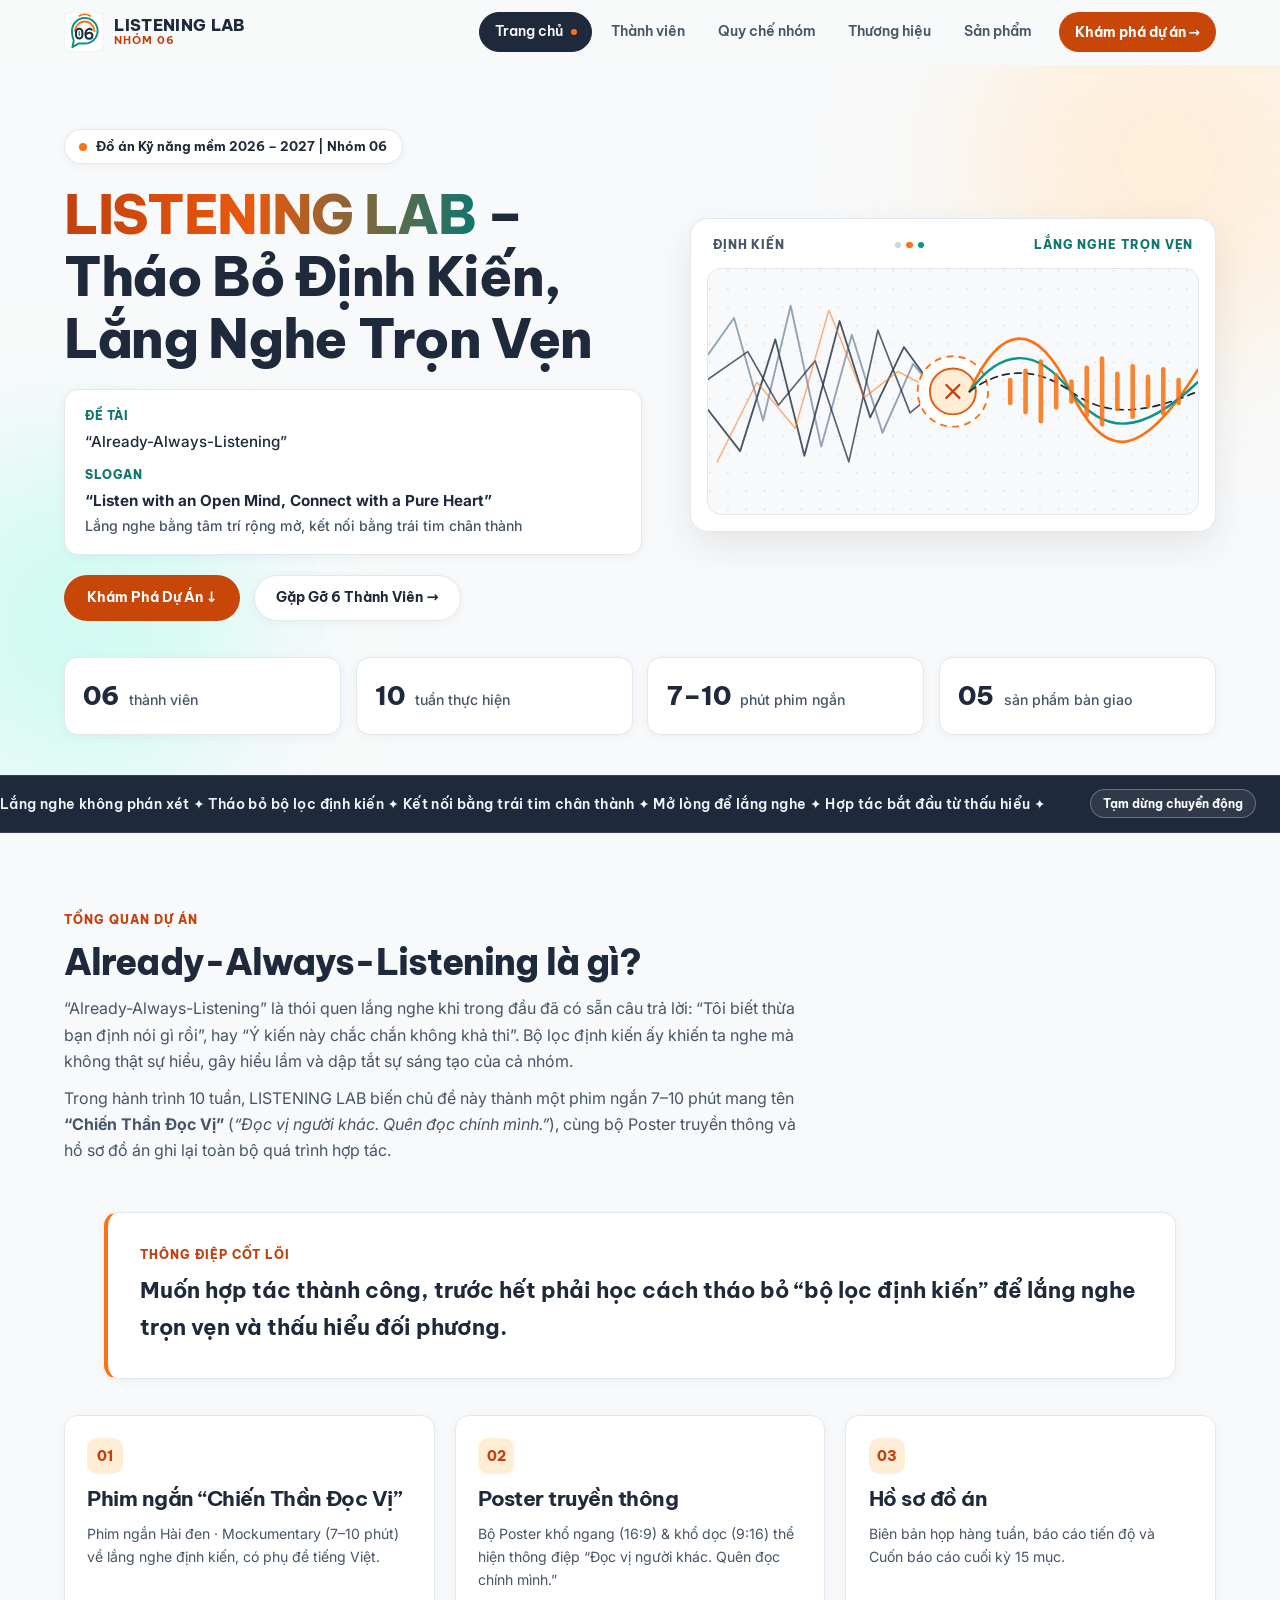
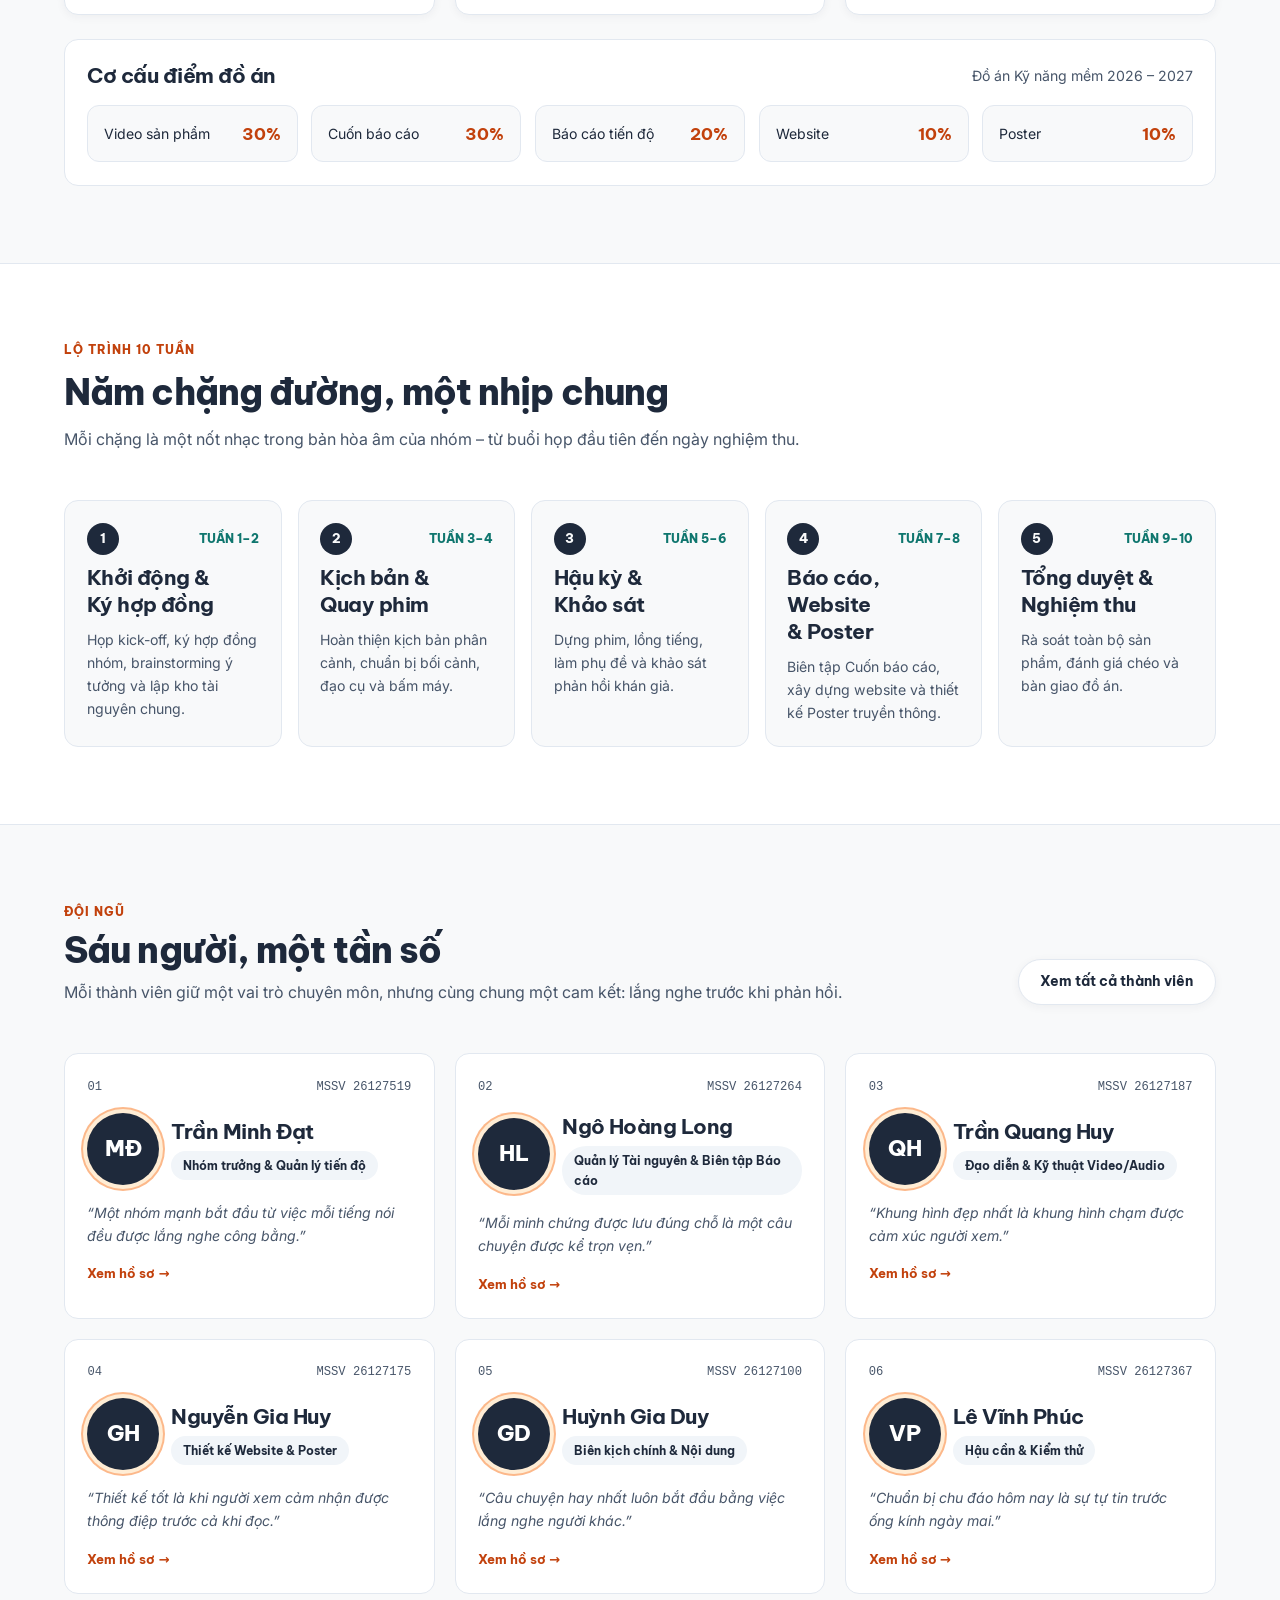
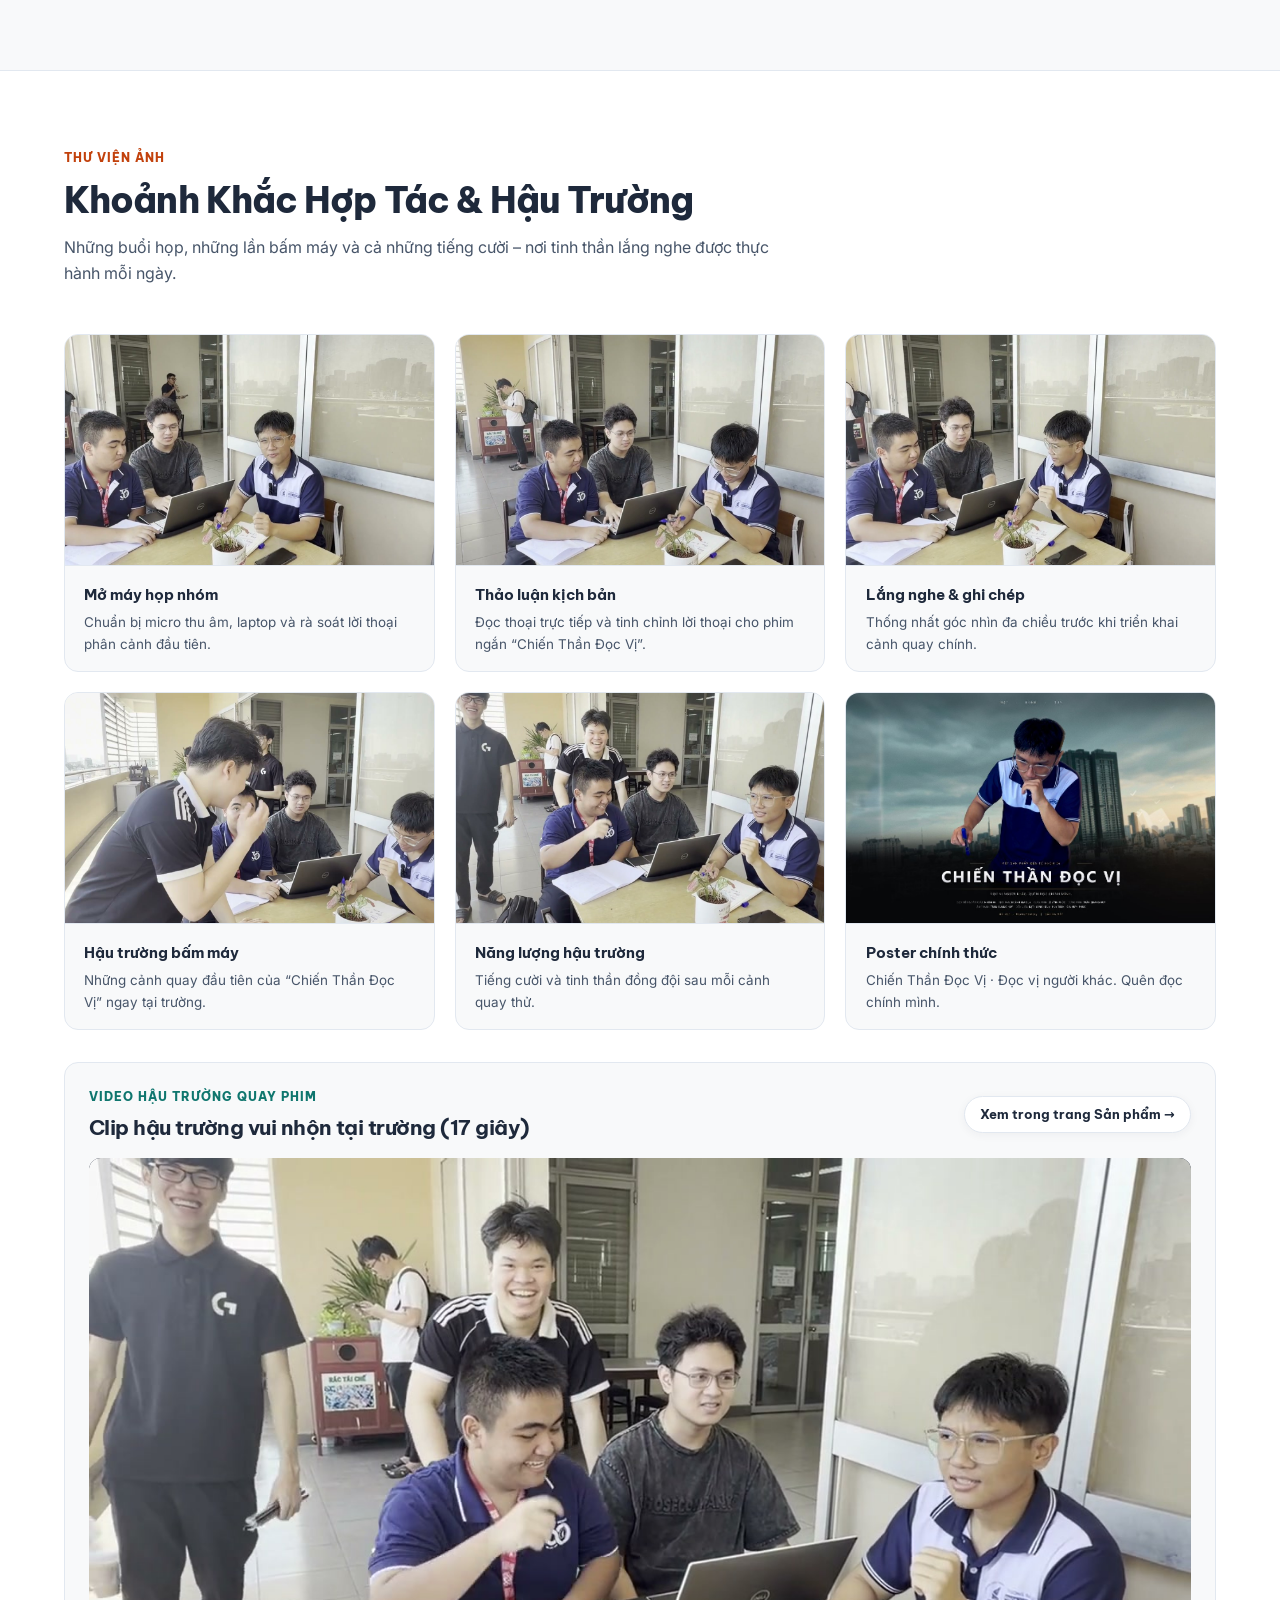
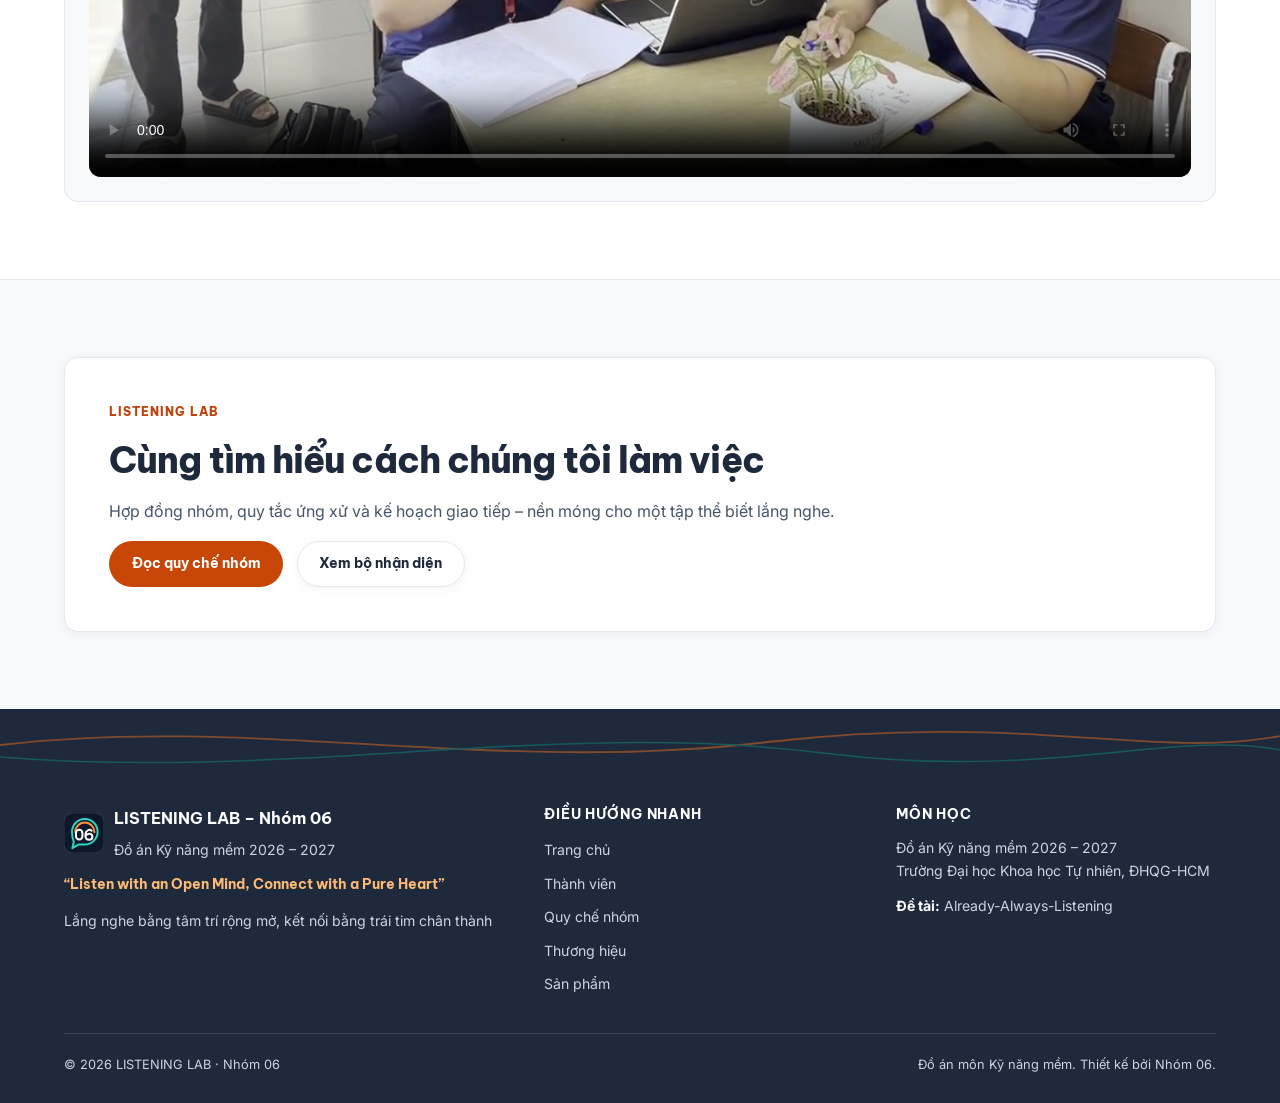
==== commit 53789987: "Integrate member survey profiles, Chien Than Doc Vi posters, and BTS video" ====
--- a/index.html
+++ b/index.html
@@ -174,7 +174,7 @@
             “Already-Always-Listening” là thói quen lắng nghe khi trong đầu đã có sẵn câu trả lời: “Tôi biết thừa bạn định nói gì rồi”, hay “Ý kiến này chắc chắn không khả thi”. Bộ lọc định kiến ấy khiến ta nghe mà không thật sự hiểu, gây hiểu lầm và dập tắt sự sáng tạo của cả nhóm.
           </p>
           <p>
-            Trong hành trình 10 tuần, LISTENING LAB biến chủ đề này thành một phim ngắn 7–10 phút mang tên “Mở Lòng Để Lắng Nghe”, cùng Poster truyền thông và bộ hồ sơ đồ án ghi lại toàn bộ quá trình hợp tác.
+            Trong hành trình 10 tuần, LISTENING LAB biến chủ đề này thành một phim ngắn 7–10 phút mang tên <strong>“Chiến Thần Đọc Vị”</strong> (<em>“Đọc vị người khác. Quên đọc chính mình.”</em>), cùng bộ Poster truyền thông và hồ sơ đồ án ghi lại toàn bộ quá trình hợp tác.
           </p>
         </div>
 
@@ -186,13 +186,13 @@
         <div class="grid-3">
           <article class="card-v2">
             <span class="num-badge">01</span>
-            <h3>Phim ngắn “Mở Lòng Để Lắng Nghe”</h3>
-            <p class="text-sm">Tiểu phẩm 7–10 phút, kịch bản sáng tạo về lắng nghe định kiến, có phụ đề tiếng Việt.</p>
+            <h3>Phim ngắn “Chiến Thần Đọc Vị”</h3>
+            <p class="text-sm">Phim ngắn Hài đen · Mockumentary (7–10 phút) về lắng nghe định kiến, có phụ đề tiếng Việt.</p>
           </article>
           <article class="card-v2">
             <span class="num-badge">02</span>
             <h3>Poster truyền thông</h3>
-            <p class="text-sm">Poster khổ dọc thể hiện chủ đề, thông điệp và hình ảnh ấn tượng của đồ án.</p>
+            <p class="text-sm">Bộ Poster khổ ngang (16:9) &amp; khổ dọc (9:16) thể hiện thông điệp “Đọc vị người khác. Quên đọc chính mình.”</p>
           </article>
           <article class="card-v2">
             <span class="num-badge">03</span>
@@ -361,65 +361,80 @@
 
         <div class="grid-3">
           <figure class="gallery-figure">
-            <button class="gallery-trigger" type="button" data-gallery-card data-title="Buổi họp khởi động" data-slot="Ảnh sắp cập nhật (Tuần 1)" data-desc="Tuần 1 – Cả nhóm gặp mặt, chia sẻ những lần từng bị “lắng nghe định kiến”.">
-              <div class="gallery-slot"><span>Ảnh sắp cập nhật</span></div>
+            <button class="gallery-trigger" type="button" data-gallery-card data-title="Mở máy họp nhóm trên sân trường" data-img="assets/images/gallery/hau-truong-1.jpg" data-desc="Những phút chuẩn bị micro cài áo và điều phối kịch bản tại bàn họp của Nhóm 06.">
+              <img class="gallery-img" src="assets/images/gallery/hau-truong-1.jpg" alt="Các thành viên Nhóm 06 ngồi bàn thảo luận với laptop và sổ tay" width="1280" height="720" loading="lazy">
               <figcaption class="gallery-cap">
-                <strong>Buổi họp khởi động</strong>
-                <span>Tuần 1 – Cả nhóm gặp mặt, chia sẻ những lần từng bị “lắng nghe định kiến”.</span>
+                <strong>Mở máy họp nhóm</strong>
+                <span>Chuẩn bị micro thu âm, laptop và rà soát lời thoại phân cảnh đầu tiên.</span>
               </figcaption>
             </button>
           </figure>
 
           <figure class="gallery-figure">
-            <button class="gallery-trigger" type="button" data-gallery-card data-title="Ký hợp đồng nhóm" data-slot="Ảnh sắp cập nhật (17/10/2026)" data-desc="17/10/2026 – Sáu chữ ký, một cam kết đồng hành.">
-              <div class="gallery-slot"><span>Ảnh sắp cập nhật</span></div>
+            <button class="gallery-trigger" type="button" data-gallery-card data-title="Thảo luận kịch bản &amp; phân cảnh" data-img="assets/images/gallery/hau-truong-2.jpg" data-desc="Cả nhóm cùng đọc lại phân cảnh và thống nhất nhịp diễn tự nhiên trước khi bấm máy.">
+              <img class="gallery-img" src="assets/images/gallery/hau-truong-2.jpg" alt="Ba thành viên đọc kịch bản và trao đổi trước máy quay" width="1280" height="720" loading="lazy">
               <figcaption class="gallery-cap">
-                <strong>Ký hợp đồng nhóm</strong>
-                <span>17/10/2026 – Sáu chữ ký, một cam kết đồng hành.</span>
+                <strong>Thảo luận kịch bản</strong>
+                <span>Đọc thoại trực tiếp và tinh chỉnh lời thoại cho phim ngắn “Chiến Thần Đọc Vị”.</span>
               </figcaption>
             </button>
           </figure>
 
           <figure class="gallery-figure">
-            <button class="gallery-trigger" type="button" data-gallery-card data-title="Họp offline tại thư viện" data-slot="Ảnh sắp cập nhật (Thư viện)" data-desc="Thảo luận kịch bản và phân cảnh trực tiếp tại thư viện trường.">
-              <div class="gallery-slot"><span>Ảnh sắp cập nhật</span></div>
+            <button class="gallery-trigger" type="button" data-gallery-card data-title="Lắng nghe &amp; ghi chép ý kiến" data-img="assets/images/gallery/hau-truong-5.jpg" data-desc="Thực hành lắng nghe không ngắt lời khi cùng xây dựng tình huống cho nhân vật.">
+              <img class="gallery-img" src="assets/images/gallery/hau-truong-5.jpg" alt="Nhóm trưởng trình bày và các thành viên lắng nghe ghi chú" width="1280" height="720" loading="lazy">
               <figcaption class="gallery-cap">
-                <strong>Họp offline tại thư viện</strong>
-                <span>Thảo luận kịch bản và phân cảnh trực tiếp tại thư viện trường.</span>
+                <strong>Lắng nghe &amp; ghi chép</strong>
+                <span>Thống nhất góc nhìn đa chiều trước khi triển khai cảnh quay chính.</span>
               </figcaption>
             </button>
           </figure>
 
           <figure class="gallery-figure">
-            <button class="gallery-trigger" type="button" data-gallery-card data-title="Hậu trường quay phim" data-slot="Ảnh sắp cập nhật (Phim trường)" data-desc="Những cảnh quay đầu tiên của “Mở Lòng Để Lắng Nghe”.">
-              <div class="gallery-slot"><span>Ảnh sắp cập nhật</span></div>
+            <button class="gallery-trigger" type="button" data-gallery-card data-title="Bối cảnh hậu trường quay phim" data-img="assets/images/gallery/hau-truong-3.jpg" data-desc="Khoảnh khắc tương tác thực tế giữa các thành viên ngay tại hành lang trường.">
+              <img class="gallery-img" src="assets/images/gallery/hau-truong-3.jpg" alt="Các thành viên tương tác diễn xuất trong cảnh quay tại hành lang" width="1280" height="720" loading="lazy">
               <figcaption class="gallery-cap">
-                <strong>Hậu trường quay phim</strong>
-                <span>Những cảnh quay đầu tiên của “Mở Lòng Để Lắng Nghe”.</span>
+                <strong>Hậu trường bấm máy</strong>
+                <span>Những cảnh quay đầu tiên của “Chiến Thần Đọc Vị” ngay tại trường.</span>
               </figcaption>
             </button>
           </figure>
 
           <figure class="gallery-figure">
-            <button class="gallery-trigger" type="button" data-gallery-card data-title="Lồng tiếng &amp; hậu kỳ" data-slot="Ảnh sắp cập nhật (Hậu kỳ)" data-desc="Thu âm, dựng phim và làm phụ đề tiếng Việt.">
-              <div class="gallery-slot"><span>Ảnh sắp cập nhật</span></div>
+            <button class="gallery-trigger" type="button" data-gallery-card data-title="Tiếng cười sau những lần quay hỏng" data-img="assets/images/gallery/hau-truong-6.jpg" data-desc="Khoảnh khắc cả nhóm bật cười thoải mái sau một cú máy ngẫu hứng — năng lượng tích cực gắn kết cả đội.">
+              <img class="gallery-img" src="assets/images/gallery/hau-truong-6.jpg" alt="Cả nhóm cười rạng rỡ trong giờ nghỉ quay hậu trường" width="1280" height="720" loading="lazy">
               <figcaption class="gallery-cap">
-                <strong>Lồng tiếng &amp; hậu kỳ</strong>
-                <span>Thu âm, dựng phim và làm phụ đề tiếng Việt.</span>
+                <strong>Năng lượng hậu trường</strong>
+                <span>Tiếng cười và tinh thần đồng đội sau mỗi cảnh quay thử.</span>
               </figcaption>
             </button>
           </figure>
 
           <figure class="gallery-figure">
-            <button class="gallery-trigger" type="button" data-gallery-card data-title="Tổng duyệt cuối kỳ" data-slot="Ảnh sắp cập nhật (Tuần 9–10)" data-desc="Tuần 9–10 – Rà soát sản phẩm và sẵn sàng nghiệm thu.">
-              <div class="gallery-slot"><span>Ảnh sắp cập nhật</span></div>
+            <button class="gallery-trigger" type="button" data-gallery-card data-title="Poster chính thức “Chiến Thần Đọc Vị”" data-img="assets/images/poster/poster-ngang.jpg" data-desc="Poster ngang chính thức của đồ án với thông điệp: “Đọc vị người khác. Quên đọc chính mình.”">
+              <img class="gallery-img" src="assets/images/poster/poster-ngang.jpg" alt="Poster ngang phim ngắn Chiến Thần Đọc Vị của Nhóm 06" width="1024" height="576" loading="lazy">
               <figcaption class="gallery-cap">
-                <strong>Tổng duyệt cuối kỳ</strong>
-                <span>Tuần 9–10 – Rà soát sản phẩm và sẵn sàng nghiệm thu.</span>
+                <strong>Poster chính thức</strong>
+                <span>Chiến Thần Đọc Vị · Đọc vị người khác. Quên đọc chính mình.</span>
               </figcaption>
             </button>
           </figure>
         </div>
+
+        <!-- Video Hậu Trường -->
+        <article class="bts-video-card">
+          <div class="row-between">
+            <div class="stack-xs">
+              <span class="eyebrow text-teal">Video hậu trường quay phim</span>
+              <h3>Clip hậu trường vui nhộn tại trường (17 giây)</h3>
+            </div>
+            <a class="btn btn--card btn--sm" href="san-pham.html#hau-truong">Xem trong trang Sản phẩm →</a>
+          </div>
+          <video class="bts-video" controls loading="lazy" preload="metadata" poster="assets/images/gallery/hau-truong-6.jpg" width="1280" height="720">
+            <source src="assets/media/hau-truong.mp4" type="video/mp4">
+            Trình duyệt của bạn không hỗ trợ phát video HTML5.
+          </video>
+        </article>
       </div>
     </section>
 
@@ -447,7 +462,7 @@
       </form>
     </div>
     <div class="modal-body stack-sm">
-      <div id="gallery-dialog-stage" class="gallery-slot" style="border: 1px dashed var(--input); border-radius: var(--radius);">Ảnh sắp cập nhật</div>
+      <img id="gallery-dialog-img" class="gallery-dialog-img" src="assets/images/gallery/hau-truong-6.jpg" alt="Ảnh hậu trường nhóm 06" width="1280" height="720">
       <p id="gallery-dialog-desc"></p>
     </div>
   </dialog>
--- a/styles/main.css
+++ b/styles/main.css
@@ -759,6 +759,88 @@
   font-size: 0.85rem;
   font-weight: 700;
   padding: 1rem;
+}
+.gallery-img {
+  inline-size: 100%;
+  block-size: auto;
+  aspect-ratio: 16 / 10;
+  object-fit: cover;
+  border-block-end: 1px solid var(--border);
+}
+.gallery-dialog-img {
+  inline-size: 100%;
+  block-size: auto;
+  max-block-size: calc(100dvh - 12rem);
+  object-fit: contain;
+  border-radius: var(--radius);
+  background: var(--ink-deep);
+}
+.bts-video-card {
+  margin-block-start: 2rem;
+  background: var(--background);
+  border: 1px solid var(--border);
+  border-radius: var(--radius);
+  padding: clamp(1rem, 2.5vw, 1.5rem);
+  display: grid;
+  gap: 1rem;
+}
+.bts-video {
+  inline-size: 100%;
+  block-size: auto;
+  aspect-ratio: 16 / 9;
+  border-radius: calc(var(--radius) * 0.85);
+  background: var(--ink-deep);
+}
+.poster-real-wrap {
+  display: grid;
+  justify-items: center;
+  background: var(--ink-deep);
+  border-radius: var(--radius);
+  overflow: hidden;
+  border: 1px solid var(--border);
+}
+.poster-real-img {
+  inline-size: 100%;
+  block-size: auto;
+  max-block-size: min(32rem, calc(100dvh - 11rem));
+  object-fit: contain;
+}
+.poster-real-img--hero {
+  inline-size: 100%;
+  block-size: 100%;
+  object-fit: cover;
+}
+.video-stage-badge {
+  position: absolute;
+  inset-block-start: 0.85rem;
+  inset-inline-start: 0.85rem;
+  z-index: 2;
+  padding: 0.3rem 0.75rem;
+  border-radius: 9999px;
+  background: rgb(15 23 42 / 0.85);
+  border: 1px solid rgb(249 115 22 / 0.6);
+  color: #FDBA74;
+  font-family: var(--font-heading);
+  font-size: 0.75rem;
+  font-weight: 800;
+}
+.profile-kv-grid {
+  display: grid;
+  grid-template-columns: repeat(auto-fit, minmax(min(15rem, 100%), 1fr));
+  gap: 1rem;
+}
+.consent-note {
+  display: inline-flex;
+  align-items: center;
+  gap: 0.4rem;
+  padding: 0.3rem 0.75rem;
+  border-radius: 9999px;
+  background: var(--muted);
+  border: 1px solid var(--border);
+  font-size: 0.76rem;
+  font-weight: 600;
+  color: var(--muted-foreground);
+  inline-size: fit-content;
 }
 .gallery-cap { padding: 1rem 1.2rem; display: grid; gap: 0.25rem; }
 .gallery-cap strong { font-family: var(--font-heading); color: var(--foreground); font-size: 0.96rem; }
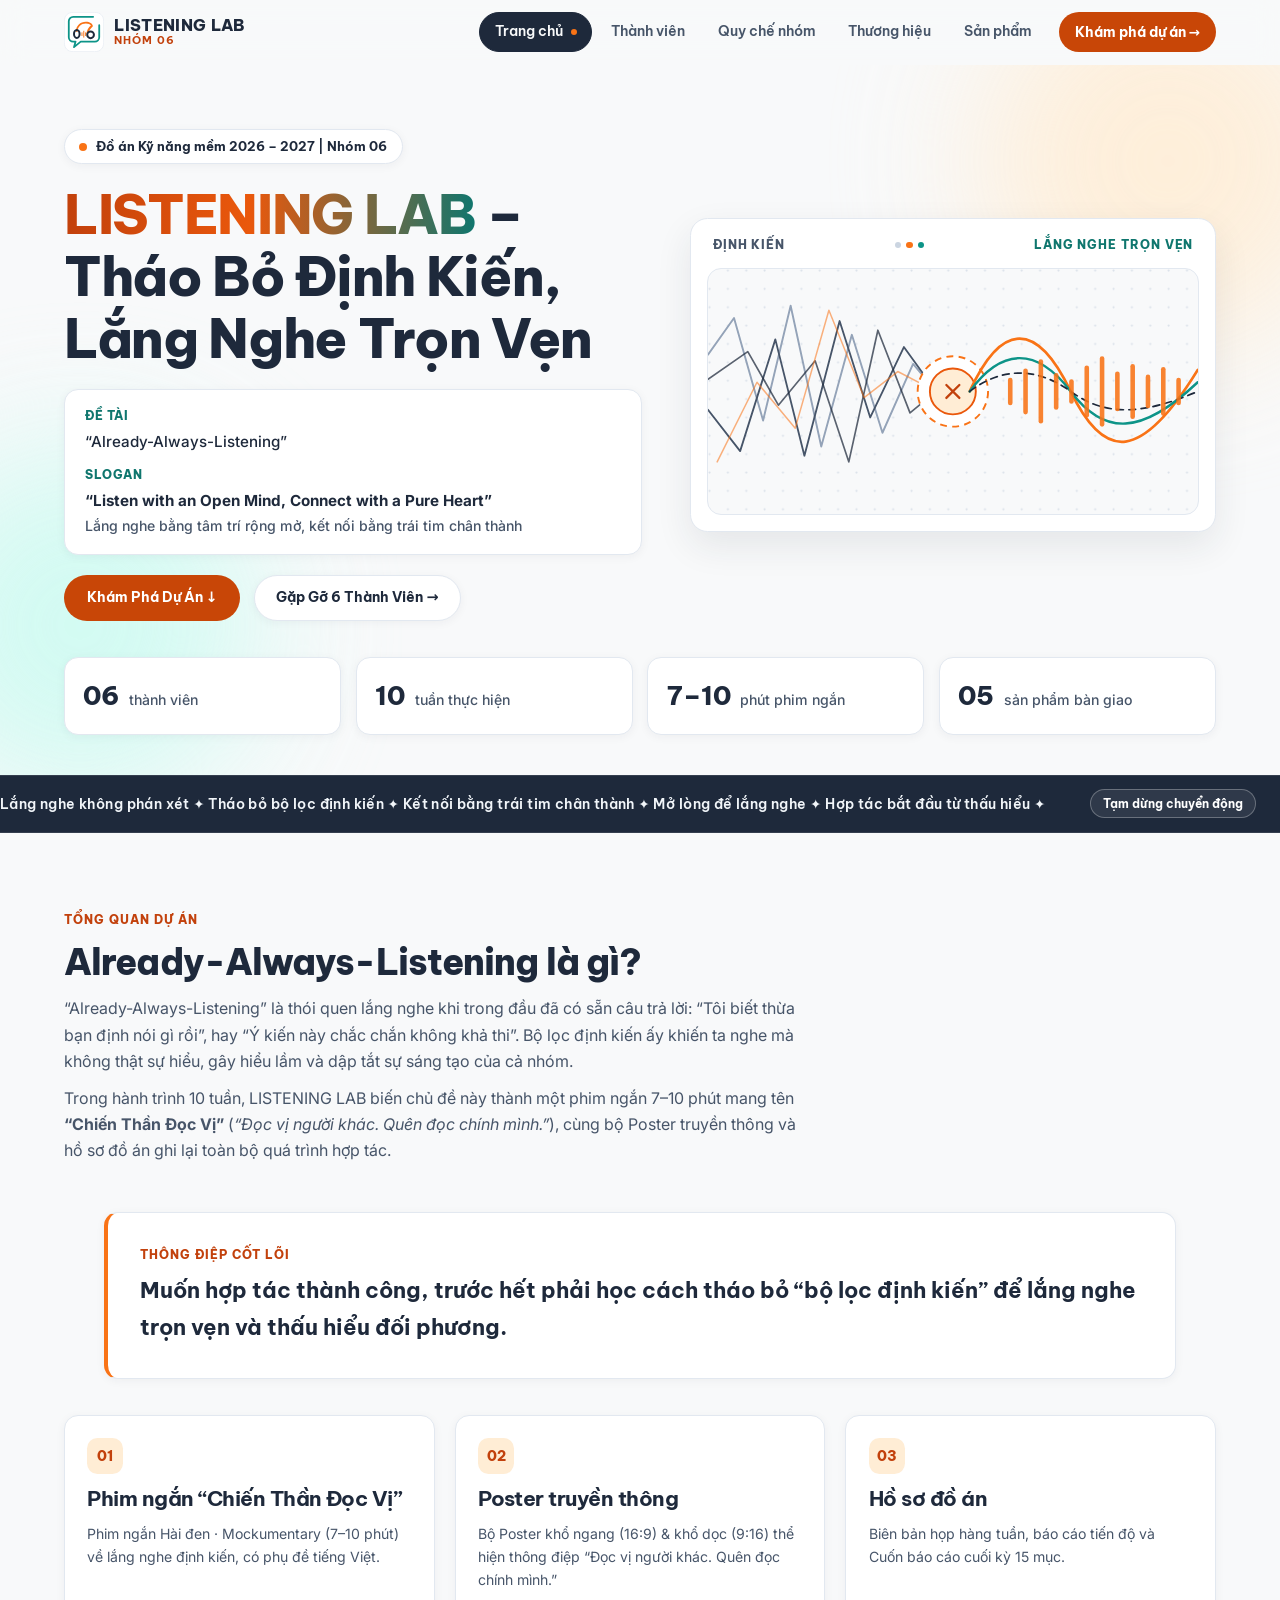
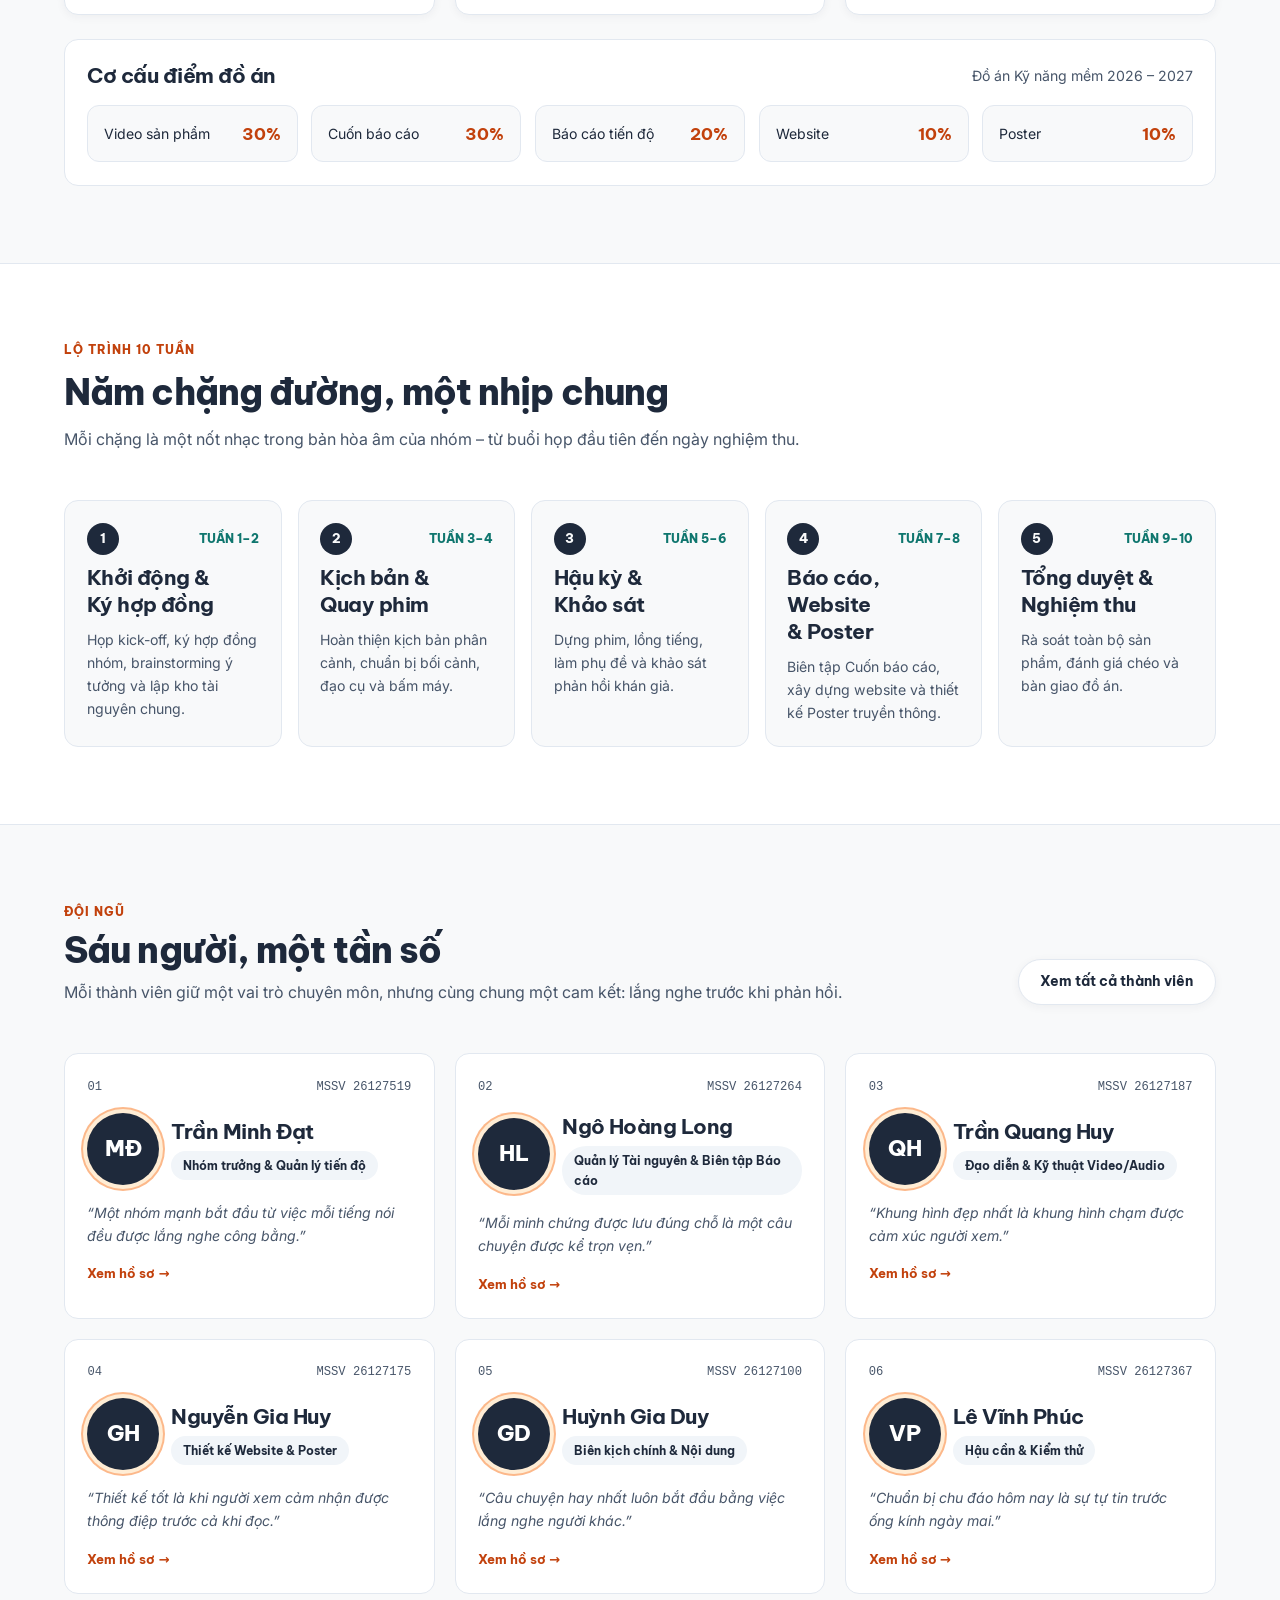
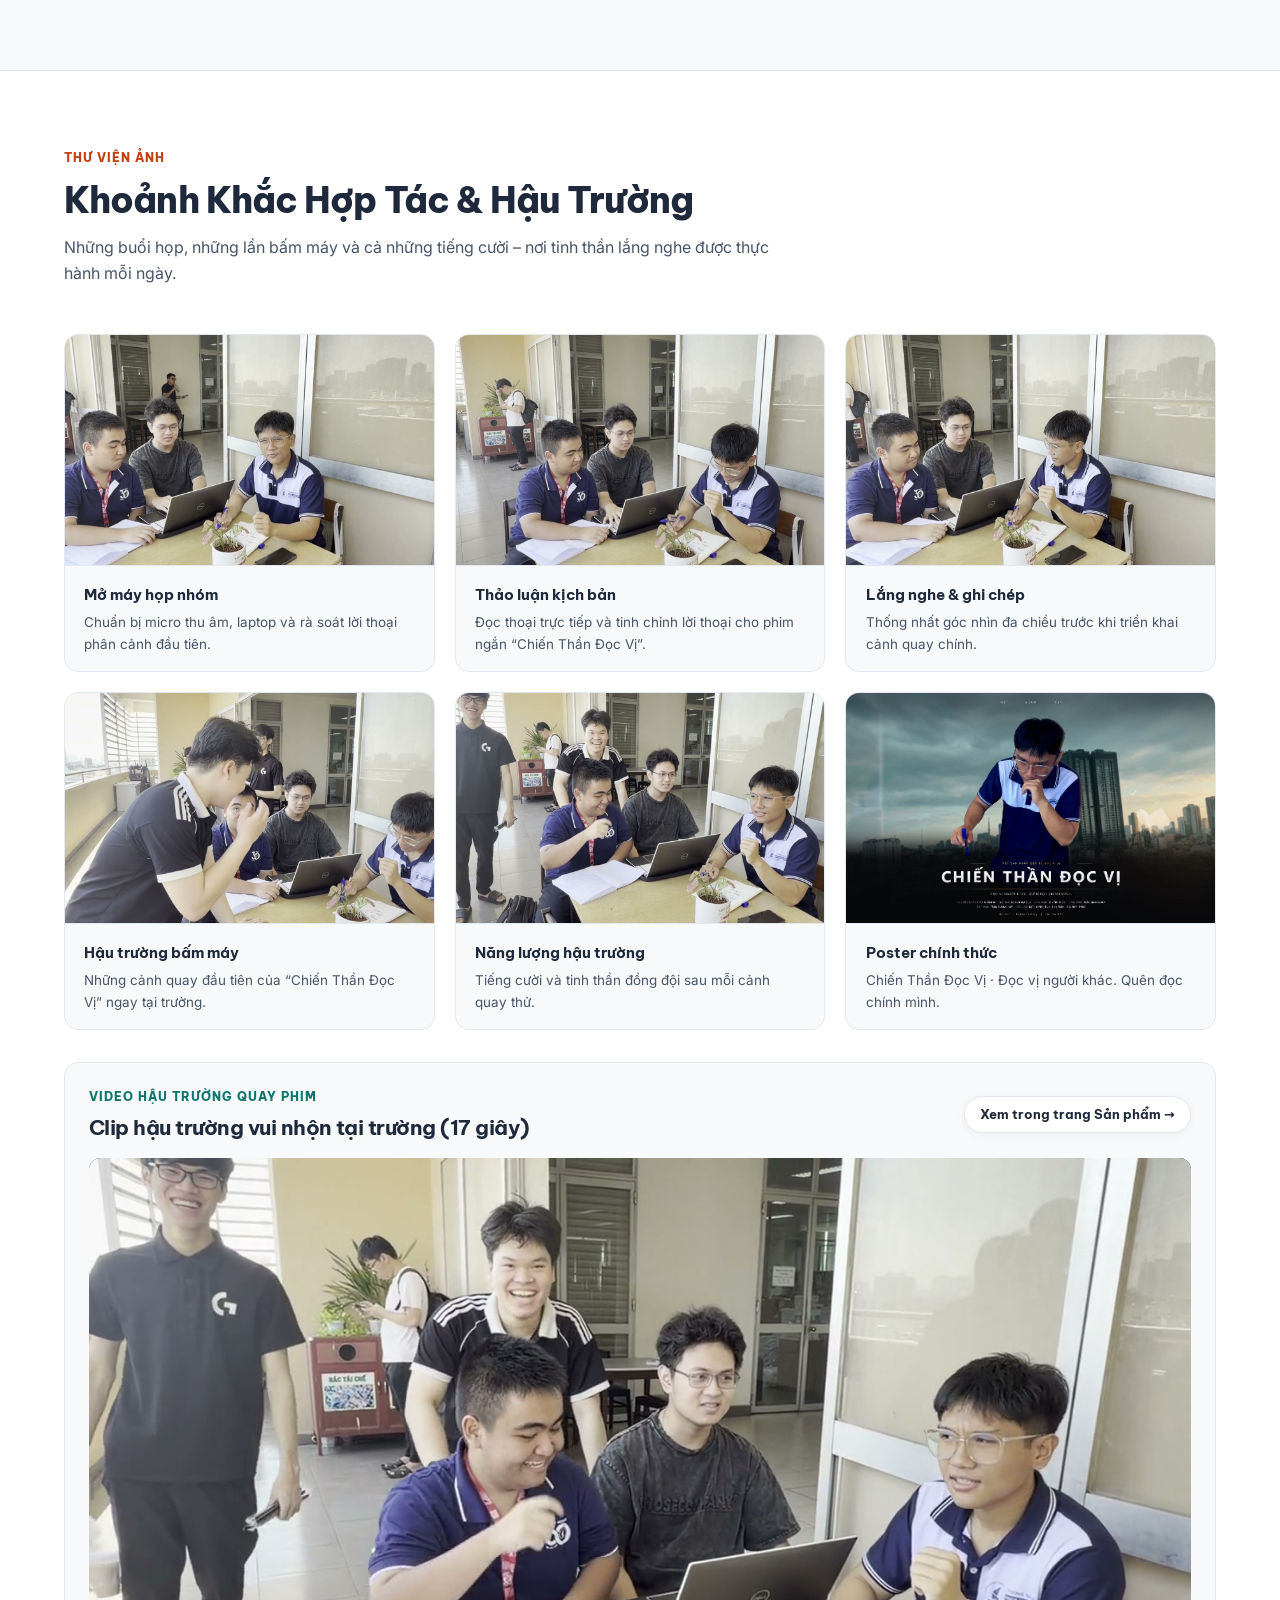
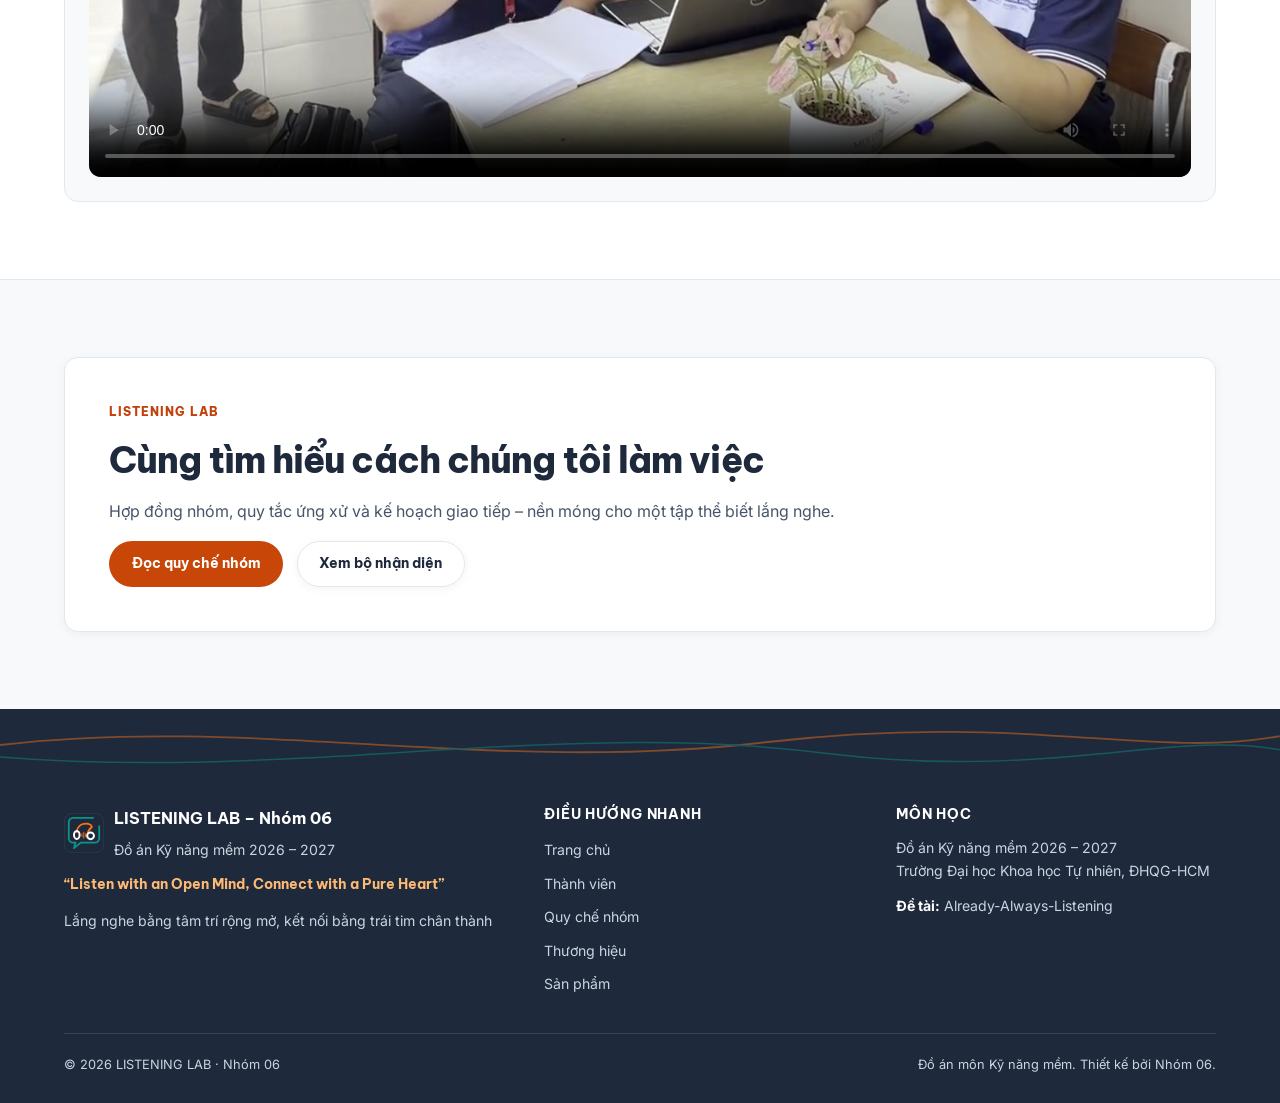
==== commit 1cb15ffe: "Update brand logo, inline SVGs, favicons, and badges to new 06 mark" ====
--- a/index.html
+++ b/index.html
@@ -6,6 +6,8 @@
   <title>LISTENING LAB – Nhóm 06</title>
   <meta name="description" content="LISTENING LAB (Nhóm 06) – Đồ án Kỹ năng mềm 2026–2027 tại Trường ĐH Khoa học Tự nhiên, ĐHQG-HCM với đề tài Already-Always-Listening.">
   <link rel="icon" type="image/svg+xml" href="assets/favicon.svg">
+  <link rel="alternate icon" type="image/png" href="assets/logo-dark.png">
+  <link rel="apple-touch-icon" href="assets/logo-dark.png">
   <link rel="preconnect" href="https://fonts.googleapis.com">
   <link rel="preconnect" href="https://fonts.gstatic.com" crossorigin>
   <link href="https://fonts.googleapis.com/css2?family=Be+Vietnam+Pro:wght@500;600;700;800&family=Inter:wght@400;500;600;700&display=swap" rel="stylesheet">
@@ -17,14 +19,15 @@
   <header class="site-header" data-scrolled="false">
     <div class="header-inner">
       <a class="brand-link" href="index.html">
-        <svg class="brand-mark" viewBox="0 0 200 200" fill="none" aria-hidden="true">
-          <rect width="200" height="200" rx="44" fill="#FFFFFF" stroke="#E2E8F0" stroke-width="4"/>
-          <path d="M40 94C40 58 69 30 104 30C139 30 168 58 168 94C168 130 139 158 104 158H72L42 176L49 144C43 130 40 112 40 94Z" stroke="#0D9488" stroke-width="10" stroke-linecap="round" stroke-linejoin="round"/>
-          <path d="M76 20C84 14 94 11 104 11C114 11 124 14 132 20" stroke="#F97316" stroke-width="8" stroke-linecap="round"/>
-          <path d="M56 96C56 69.5 77.5 48 104 48C130.5 48 152 69.5 152 96" stroke="#F97316" stroke-width="10" stroke-linecap="round"/>
-          <rect x="60" y="84" width="32" height="48" rx="16" stroke="#1E293B" stroke-width="10"/>
-          <path d="M76 98V118" stroke="#0D9488" stroke-width="7" stroke-linecap="round"/>
-          <path d="M138 89C134 85 127 83 121 85.5C112 89 107 98.5 107 111C107 125 115 134 126 134C135.5 134 142 127.5 142 118C142 109.5 135.5 103.5 126.5 103.5C118 103.5 111.5 108 108.5 114" stroke="#1E293B" stroke-width="10" stroke-linecap="round" stroke-linejoin="round"/>
+        <svg class="brand-mark" viewBox="0 0 1024 1024" fill="none" aria-hidden="true">
+          <path d="M248 8H776C930 8 1016 94 1016 248V776C1016 930 930 1016 776 1016H248C94 1016 8 930 8 776V248C8 94 94 8 248 8Z" fill="#FFFFFF" stroke="#E2E8F0" stroke-width="16"/>
+          <path d="M746 122.5H235A112.5 112.5 0 0 0 122.5 235V645A112.5 112.5 0 0 0 235 757.5H296L256 900L428 757.5H789A112.5 112.5 0 0 0 901.5 645V338" stroke="#0D9488" stroke-width="46" stroke-linecap="round" stroke-linejoin="round"/>
+          <path d="M327 514A21 21 0 0 1 306 493C307 355 415 248 560 248C660 248 728 298 738 352C740 364 734 373 722 382C692 406 655 460 618 530L574 560C582 475 628 395 688 348C676 312 618 293 560 293C438 293 350 380 348 493A21 21 0 0 1 327 514Z" fill="#F97316"/>
+          <line x1="460" y1="532" x2="460" y2="604" stroke="#F97316" stroke-width="24" stroke-linecap="round"/>
+          <line x1="506" y1="491" x2="506" y2="645" stroke="#F97316" stroke-width="24" stroke-linecap="round"/>
+          <line x1="552.5" y1="532" x2="552.5" y2="604" stroke="#F97316" stroke-width="24" stroke-linecap="round"/>
+          <ellipse cx="327.5" cy="563" rx="71.25" ry="101.75" stroke="#1E293B" stroke-width="50.5"/>
+          <circle cx="680.5" cy="583" r="86.5" stroke="#1E293B" stroke-width="50.5"/>
         </svg>
         <span class="brand-text">
           <span class="brand-name">LISTENING LAB</span>
@@ -477,12 +480,15 @@
       <div class="footer-grid">
         <div class="stack-sm">
           <div class="brand-link" style="min-block-size: auto;">
-            <svg class="brand-mark" viewBox="0 0 200 200" fill="none" aria-hidden="true">
-              <rect width="200" height="200" rx="44" fill="#0F172A" stroke="#334155" stroke-width="4"/>
-              <path d="M40 94C40 58 69 30 104 30C139 30 168 58 168 94C168 130 139 158 104 158H72L42 176L49 144C43 130 40 112 40 94Z" stroke="#2DD4BF" stroke-width="10" stroke-linecap="round" stroke-linejoin="round"/>
-              <path d="M56 96C56 69.5 77.5 48 104 48C130.5 48 152 69.5 152 96" stroke="#FB923C" stroke-width="10" stroke-linecap="round"/>
-              <rect x="60" y="84" width="32" height="48" rx="16" stroke="#FFFFFF" stroke-width="10"/>
-              <path d="M138 89C134 85 127 83 121 85.5C112 89 107 98.5 107 111C107 125 115 134 126 134C135.5 134 142 127.5 142 118C142 109.5 135.5 103.5 126.5 103.5C118 103.5 111.5 108 108.5 114" stroke="#FFFFFF" stroke-width="10" stroke-linecap="round" stroke-linejoin="round"/>
+            <svg class="brand-mark" viewBox="0 0 1024 1024" fill="none" aria-hidden="true">
+              <path d="M248 8H776C930 8 1016 94 1016 248V776C1016 930 930 1016 776 1016H248C94 1016 8 930 8 776V248C8 94 94 8 248 8Z" fill="#1E293B" stroke="#334155" stroke-width="16"/>
+              <path d="M746 122.5H235A112.5 112.5 0 0 0 122.5 235V645A112.5 112.5 0 0 0 235 757.5H296L256 900L428 757.5H789A112.5 112.5 0 0 0 901.5 645V338" stroke="#0D9488" stroke-width="46" stroke-linecap="round" stroke-linejoin="round"/>
+              <path d="M327 514A21 21 0 0 1 306 493C307 355 415 248 560 248C660 248 728 298 738 352C740 364 734 373 722 382C692 406 655 460 618 530L574 560C582 475 628 395 688 348C676 312 618 293 560 293C438 293 350 380 348 493A21 21 0 0 1 327 514Z" fill="#F97316"/>
+              <line x1="460" y1="532" x2="460" y2="604" stroke="#F97316" stroke-width="24" stroke-linecap="round"/>
+              <line x1="506" y1="491" x2="506" y2="645" stroke="#F97316" stroke-width="24" stroke-linecap="round"/>
+              <line x1="552.5" y1="532" x2="552.5" y2="604" stroke="#F97316" stroke-width="24" stroke-linecap="round"/>
+              <ellipse cx="327.5" cy="563" rx="71.25" ry="101.75" stroke="#FFFFFF" stroke-width="50.5"/>
+              <circle cx="680.5" cy="583" r="86.5" stroke="#FFFFFF" stroke-width="50.5"/>
             </svg>
             <div class="stack-xs">
               <strong class="text-ink" style="font-family: var(--font-heading);">LISTENING LAB – Nhóm 06</strong>
